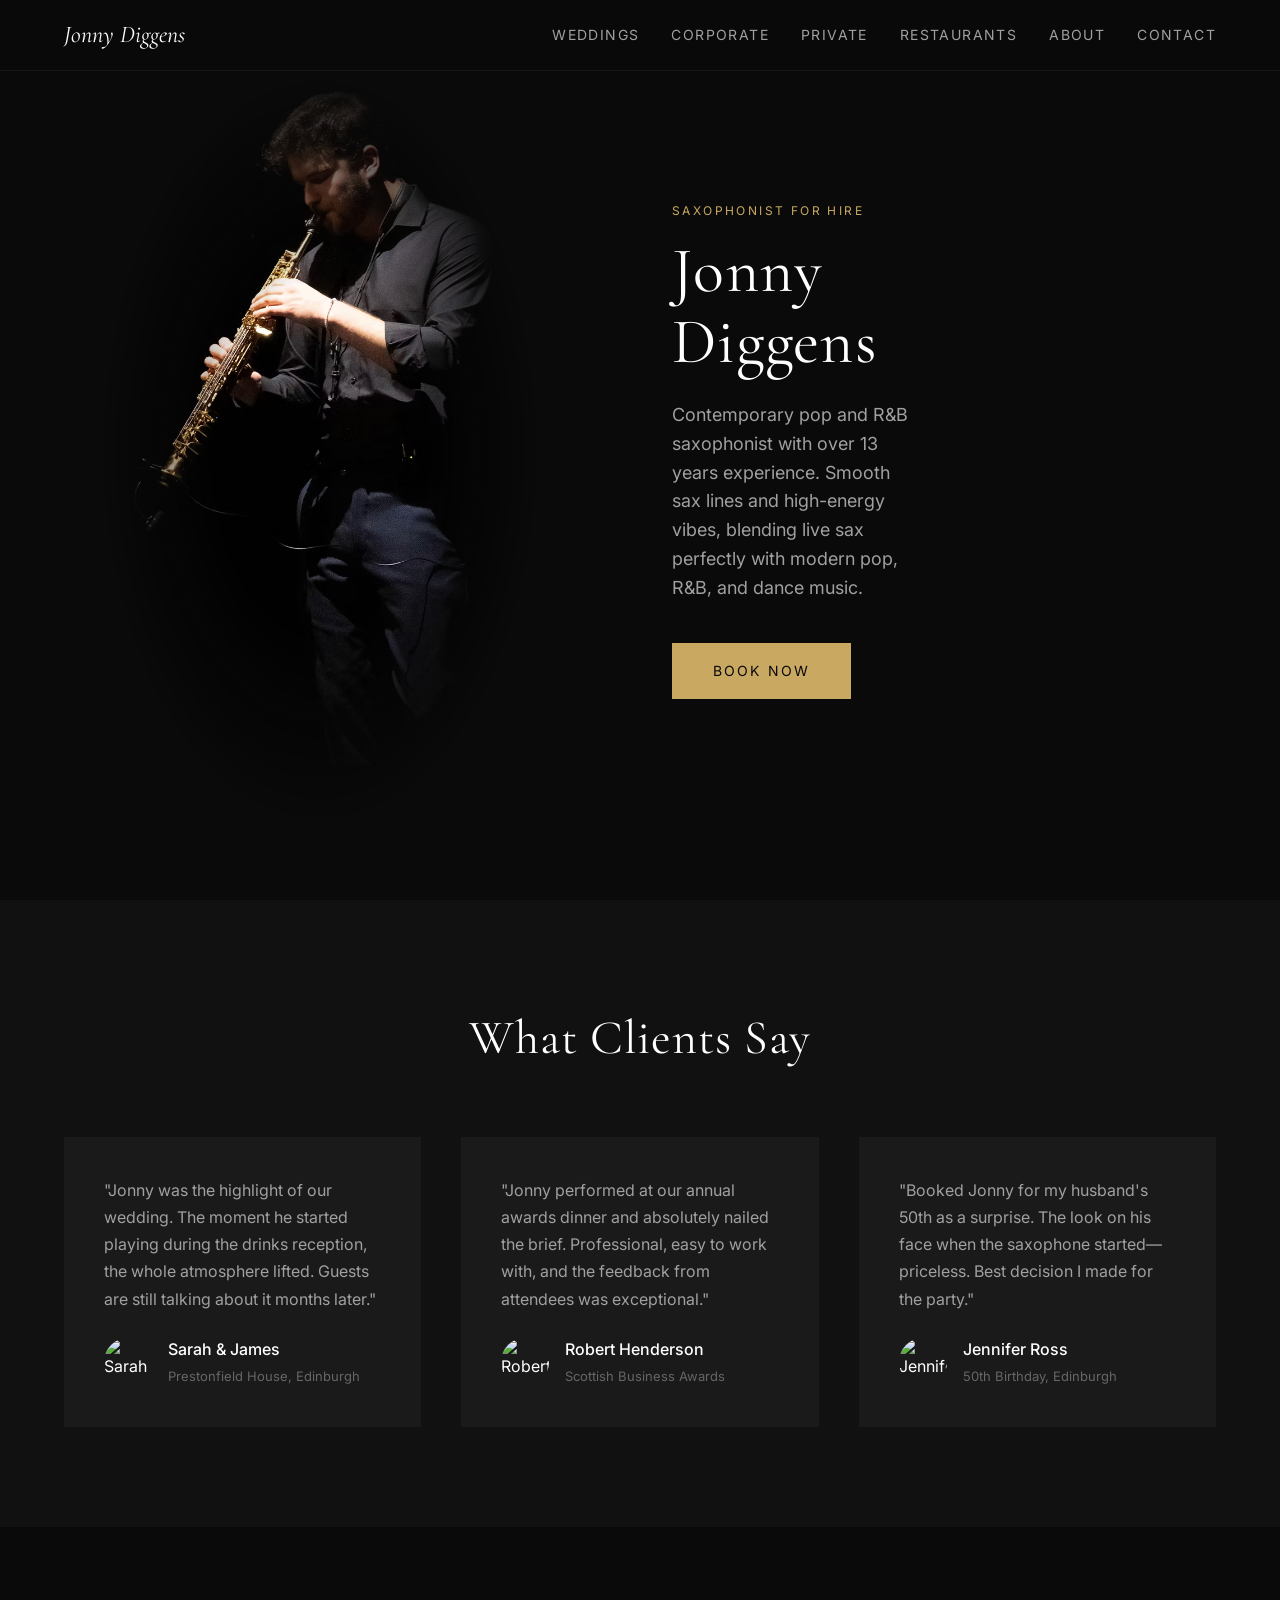
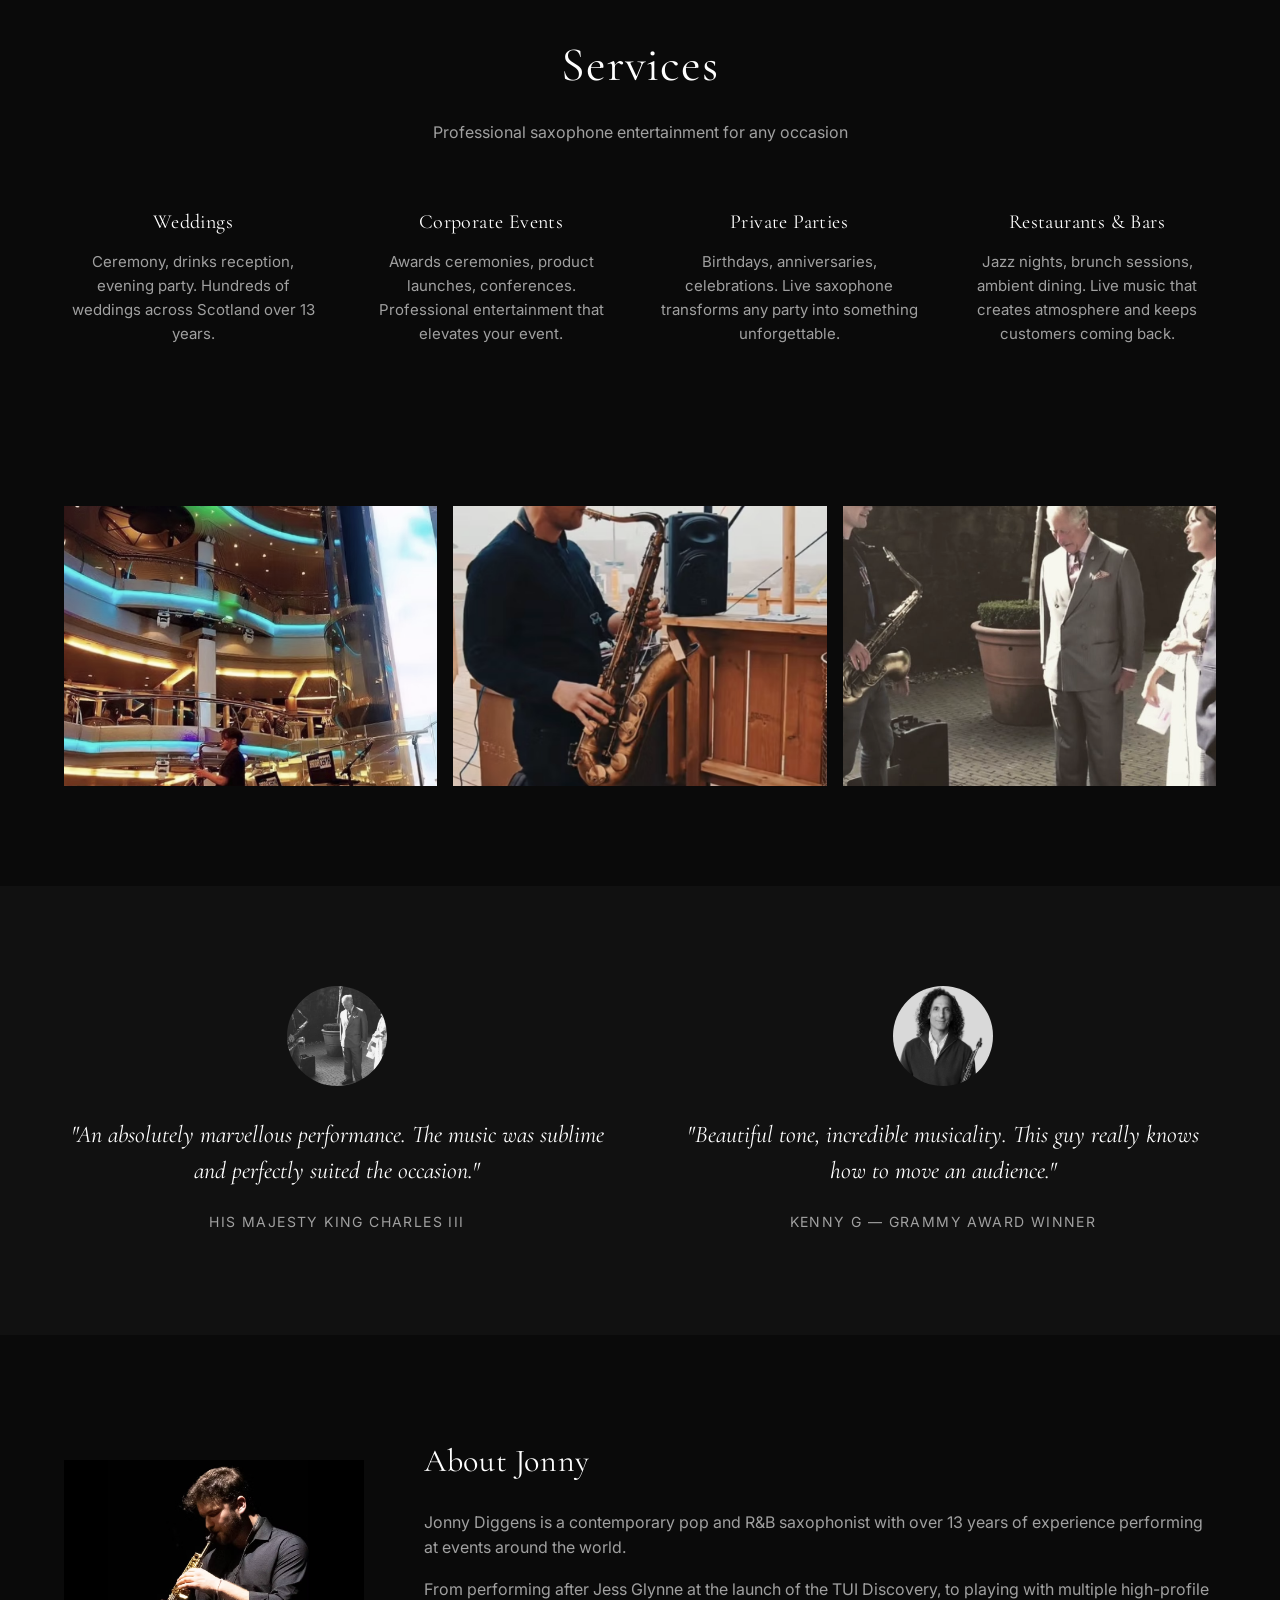
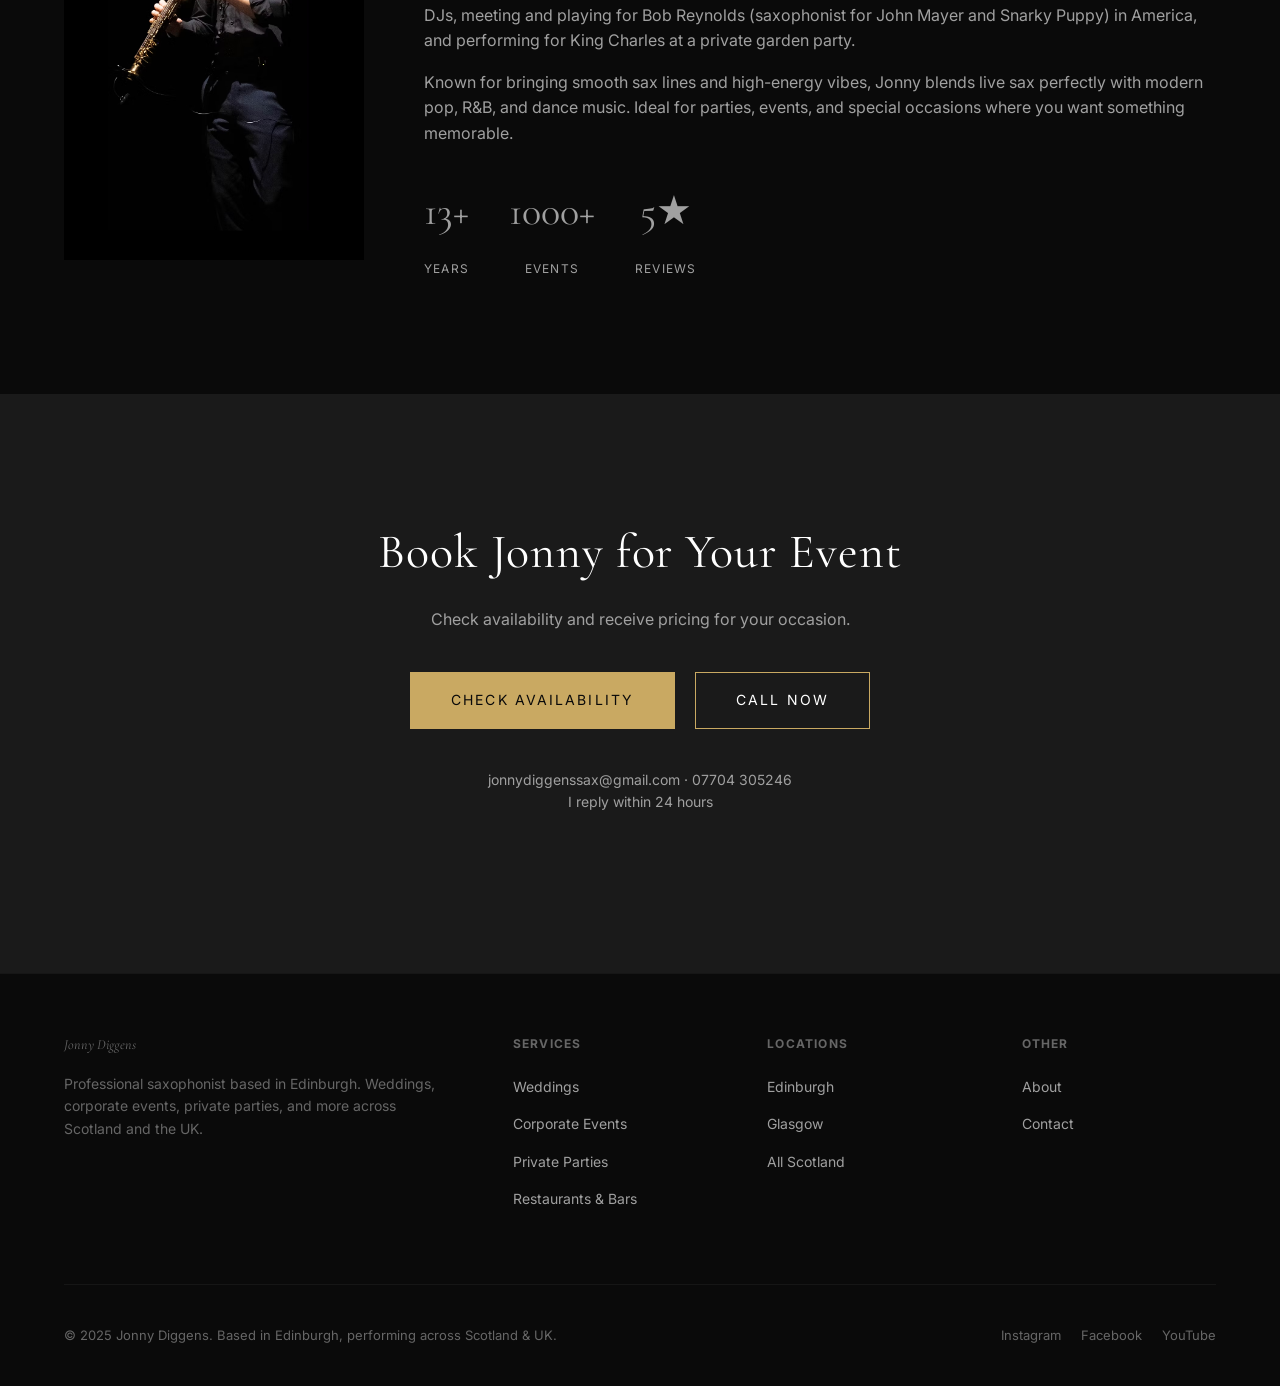
==== index.html @ ec302065 "Add index.html homepage + fix logo links to index" ====
<!DOCTYPE html>
<html lang="en-GB">
<head>
    <meta charset="UTF-8">
    <meta name="viewport" content="width=device-width, initial-scale=1.0">
    <title>Jonny Diggens | Saxophonist for Hire</title>
    <meta name="description" content="Contemporary pop and R&B saxophonist with 13 years experience. Weddings, corporate events, private parties. Based in Edinburgh, performing worldwide.">
    <link rel="preconnect" href="https://fonts.googleapis.com">
    <link rel="preconnect" href="https://fonts.gstatic.com" crossorigin>
    <link href="https://fonts.googleapis.com/css2?family=Cormorant+Garamond:ital,wght@0,400;0,600;1,400&family=Inter:wght@400;500&display=swap" rel="stylesheet">
    <link rel="stylesheet" href="styles.css">
</head>
<body>
    <nav>
        <div class="container">
            <a href="index.html" class="logo">Jonny Diggens</a>
            <ul class="nav-links">
                <li><a href="weddings.html">Weddings</a></li>
                <li><a href="corporate.html">Corporate</a></li>
                <li><a href="private.html">Private</a></li>
                <li><a href="restaurants.html">Restaurants</a></li>
                <li><a href="about.html">About</a></li>
                <li><a href="contact.html">Contact</a></li>
            </ul>
        </div>
    </nav>

    <section class="hero hero-portrait">
        <div class="hero-bg" style="background-image: url('https://images.unsplash.com/photo-1493225457124-a3eb161ffa5f?w=1920&q=80')"></div>
        <div class="hero-overlay"></div>
        <div class="hero-image">
            <img src="main-picture-black-background.png" alt="Jonny Diggens playing saxophone">
        </div>
        <div class="container">
            <div class="hero-content">
                <p class="hero-label">Saxophonist for Hire</p>
                <h1>Jonny Diggens</h1>
                <p class="hero-subtitle">Contemporary pop and R&B saxophonist with over 13 years experience. Smooth sax lines and high-energy vibes, blending live sax perfectly with modern pop, R&B, and dance music.</p>
                <a href="#contact" class="btn btn-primary">Book Now</a>
            </div>
        </div>
    </section>

    <section class="client-testimonials">
        <div class="container">
            <div class="section-header">
                <h2>What Clients Say</h2>
            </div>
            <div class="client-grid">
                <div class="client-quote">
                    <blockquote>"Jonny was the highlight of our wedding. The moment he started playing during the drinks reception, the whole atmosphere lifted. Guests are still talking about it months later."</blockquote>
                    <div class="client-info">
                        <img src="https://images.unsplash.com/photo-1494790108377-be9c29b29330?w=100&q=80" alt="Sarah">
                        <div>
                            <p class="client-name">Sarah & James</p>
                            <p class="client-event">Prestonfield House, Edinburgh</p>
                        </div>
                    </div>
                </div>
                <div class="client-quote">
                    <blockquote>"Jonny performed at our annual awards dinner and absolutely nailed the brief. Professional, easy to work with, and the feedback from attendees was exceptional."</blockquote>
                    <div class="client-info">
                        <img src="https://images.unsplash.com/photo-1560250097-0b93528c311a?w=100&q=80" alt="Robert">
                        <div>
                            <p class="client-name">Robert Henderson</p>
                            <p class="client-event">Scottish Business Awards</p>
                        </div>
                    </div>
                </div>
                <div class="client-quote">
                    <blockquote>"Booked Jonny for my husband's 50th as a surprise. The look on his face when the saxophone started—priceless. Best decision I made for the party."</blockquote>
                    <div class="client-info">
                        <img src="https://images.unsplash.com/photo-1544005313-94ddf0286df2?w=100&q=80" alt="Jennifer">
                        <div>
                            <p class="client-name">Jennifer Ross</p>
                            <p class="client-event">50th Birthday, Edinburgh</p>
                        </div>
                    </div>
                </div>
            </div>
        </div>
    </section>

    <section class="whats-included">
        <div class="container">
            <div class="section-header">
                <h2>Services</h2>
                <p>Professional saxophone entertainment for any occasion</p>
            </div>
            <div class="services-grid">
                <div class="service-item">
                    <h3><a href="weddings.html">Weddings</a></h3>
                    <p>Ceremony, drinks reception, evening party. Hundreds of weddings across Scotland over 13 years.</p>
                </div>
                <div class="service-item">
                    <h3><a href="corporate.html">Corporate Events</a></h3>
                    <p>Awards ceremonies, product launches, conferences. Professional entertainment that elevates your event.</p>
                </div>
                <div class="service-item">
                    <h3><a href="private.html">Private Parties</a></h3>
                    <p>Birthdays, anniversaries, celebrations. Live saxophone transforms any party into something unforgettable.</p>
                </div>
                <div class="service-item">
                    <h3><a href="restaurants.html">Restaurants & Bars</a></h3>
                    <p>Jazz nights, brunch sessions, ambient dining. Live music that creates atmosphere and keeps customers coming back.</p>
                </div>
            </div>
        </div>
    </section>

    <section class="gallery">
        <div class="container">
            <div class="gallery-grid">
                <img src="cruise-gig.png" alt="Jonny performing on cruise ship">
                <img src="terrace-gig.png" alt="Jonny performing at outdoor event">
                <img src="with-king-charles.png" alt="Jonny with King Charles">
            </div>
        </div>
    </section>

    <section class="headline-testimonials">
        <div class="container">
            <div class="testimonials-grid">
                <div class="headline-quote">
                    <img src="with-king-charles.png" alt="Jonny with King Charles III">
                    <blockquote>"An absolutely marvellous performance. The music was sublime and perfectly suited the occasion."</blockquote>
                    <cite>His Majesty King Charles III</cite>
                </div>
                <div class="headline-quote">
                    <img src="kenny-g.png" alt="Jonny with Kenny G">
                    <blockquote>"Beautiful tone, incredible musicality. This guy really knows how to move an audience."</blockquote>
                    <cite>Kenny G — Grammy Award Winner</cite>
                </div>
            </div>
        </div>
    </section>

    <section class="bio-section">
        <div class="container">
            <div class="bio-content">
                <div class="bio-image">
                    <img src="main-picture-black-background.png" alt="Jonny Diggens">
                </div>
                <div class="bio-text">
                    <h2>About Jonny</h2>
                    <p>Jonny Diggens is a contemporary pop and R&B saxophonist with over 13 years of experience performing at events around the world.</p>
                    <p>From performing after Jess Glynne at the launch of the TUI Discovery, to playing with multiple high-profile DJs, meeting and playing for Bob Reynolds (saxophonist for John Mayer and Snarky Puppy) in America, and performing for King Charles at a private garden party.</p>
                    <p>Known for bringing smooth sax lines and high-energy vibes, Jonny blends live sax perfectly with modern pop, R&B, and dance music. Ideal for parties, events, and special occasions where you want something memorable.</p>
                    <div class="bio-stats">
                        <div class="stat">
                            <p class="stat-number">13+</p>
                            <p class="stat-label">Years</p>
                        </div>
                        <div class="stat">
                            <p class="stat-number">1000+</p>
                            <p class="stat-label">Events</p>
                        </div>
                        <div class="stat">
                            <p class="stat-number">5★</p>
                            <p class="stat-label">Reviews</p>
                        </div>
                    </div>
                </div>
            </div>
        </div>
    </section>

    <section class="cta-section" id="contact">
        <div class="container">
            <h2>Book Jonny for Your Event</h2>
            <p>Check availability and receive pricing for your occasion.</p>
            <div class="cta-buttons">
                <a href="contact.html" class="btn btn-primary">Check Availability</a>
                <a href="tel:07704305246" class="btn">Call Now</a>
            </div>
            <p class="contact-info">
                <a href="mailto:jonnydiggenssax@gmail.com">jonnydiggenssax@gmail.com</a> · <a href="tel:07704305246">07704 305246</a><br>
                I reply within 24 hours
            </p>
        </div>
    </section>

    <footer>
        <div class="container">
            <div class="footer-grid">
                <div class="footer-brand">
                    <p class="logo">Jonny Diggens</p>
                    <p>Professional saxophonist based in Edinburgh. Weddings, corporate events, private parties, and more across Scotland and the UK.</p>
                </div>
                <div class="footer-col">
                    <h4>Services</h4>
                    <ul>
                        <li><a href="weddings.html">Weddings</a></li>
                        <li><a href="corporate.html">Corporate Events</a></li>
                        <li><a href="private.html">Private Parties</a></li>
                        <li><a href="restaurants.html">Restaurants & Bars</a></li>
                    </ul>
                </div>
                <div class="footer-col">
                    <h4>Locations</h4>
                    <ul>
                        <li><a href="edinburgh.html">Edinburgh</a></li>
                        <li><a href="glasgow.html">Glasgow</a></li>
                        <li><a href="scotland.html">All Scotland</a></li>
                    </ul>
                </div>
                <div class="footer-col">
                    <h4>Other</h4>
                    <ul>
                        <li><a href="about.html">About</a></li>
                        <li><a href="contact.html">Contact</a></li>
                    </ul>
                </div>
            </div>
            <div class="footer-bottom">
                <p>© 2025 Jonny Diggens. Based in Edinburgh, performing across Scotland & UK.</p>
                <div class="social-links">
                    <a href="#">Instagram</a>
                    <a href="#">Facebook</a>
                    <a href="#">YouTube</a>
                </div>
            </div>
        </div>
    </footer>
</body>
</html>
---- styles.css ----
* {
    margin: 0;
    padding: 0;
    box-sizing: border-box;
}

:root {
    --bg-primary: #0a0a0a;
    --bg-secondary: #111111;
    --bg-tertiary: #1a1a1a;
    --text-primary: #ffffff;
    --text-secondary: #a0a0a0;
    --text-muted: #666666;
    --accent: #c9a962;
    --accent-hover: #d4b978;
}

body {
    font-family: 'Inter', sans-serif;
    background-color: var(--bg-primary);
    color: var(--text-primary);
    line-height: 1.6;
    font-size: 16px;
}

h1, h2, h3 {
    font-family: 'Cormorant Garamond', serif;
    font-weight: 400;
    letter-spacing: 0.02em;
}

a {
    color: var(--accent);
    text-decoration: none;
}

a:hover {
    color: var(--accent-hover);
}

.container {
    max-width: 1200px;
    margin: 0 auto;
    padding: 0 24px;
}

/* Navigation */
nav {
    position: fixed;
    top: 0;
    left: 0;
    right: 0;
    z-index: 100;
    background: rgba(10, 10, 10, 0.95);
    backdrop-filter: blur(10px);
    border-bottom: 1px solid rgba(255,255,255,0.05);
}

nav .container {
    display: flex;
    justify-content: space-between;
    align-items: center;
    height: 70px;
}

.logo {
    font-family: 'Cormorant Garamond', serif;
    font-size: 1.5rem;
    color: var(--text-primary);
    font-style: italic;
}

.nav-links {
    display: flex;
    gap: 32px;
    list-style: none;
}

.nav-links a {
    color: var(--text-secondary);
    font-size: 0.875rem;
    text-transform: uppercase;
    letter-spacing: 0.1em;
    transition: color 0.2s;
}

.nav-links a:hover,
.nav-links a.active {
    color: var(--text-primary);
}

/* Hero */
.hero {
    min-height: 100vh;
    display: flex;
    align-items: center;
    position: relative;
    overflow: hidden;
}

.hero-bg {
    position: absolute;
    inset: 0;
    background-position: center;
    background-size: cover;
    opacity: 0.3;
}

.hero-overlay {
    position: absolute;
    inset: 0;
    background: linear-gradient(to right, var(--bg-primary) 0%, transparent 60%);
}

.hero-content {
    position: relative;
    z-index: 1;
    max-width: 650px;
}

.hero-label {
    font-size: 0.75rem;
    text-transform: uppercase;
    letter-spacing: 0.2em;
    color: var(--accent);
    margin-bottom: 16px;
}

.hero h1 {
    font-size: clamp(2.5rem, 5vw, 4rem);
    line-height: 1.1;
    margin-bottom: 24px;
}

.hero-subtitle {
    font-size: 1.125rem;
    color: var(--text-secondary);
    margin-bottom: 40px;
    max-width: 500px;
}

.hero-portrait {
    display: flex;
    align-items: center;
}

.hero-portrait .hero-bg {
    opacity: 0.15;
}

.hero-portrait .hero-overlay {
    background: linear-gradient(to right, var(--bg-primary) 0%, var(--bg-primary) 30%, transparent 60%);
}

.hero-portrait .hero-image {
    position: absolute;
    left: 0;
    top: 0;
    bottom: 0;
    width: 50%;
    display: flex;
    align-items: center;
    justify-content: center;
    z-index: 1;
}

.hero-portrait .hero-image img {
    max-height: 90vh;
    width: auto;
    object-fit: contain;
    mask-image: radial-gradient(ellipse 60% 70% at center, black 30%, transparent 65%);
    -webkit-mask-image: radial-gradient(ellipse 60% 70% at center, black 30%, transparent 65%);
}

.hero-portrait .hero-content {
    margin-left: auto;
    width: 55%;
    padding-left: 60px;
}

@media (max-width: 1024px) {
    .hero-portrait .hero-image {
        position: relative;
        width: 100%;
        height: 50vh;
    }
    .hero-portrait .hero-content {
        width: 100%;
        margin-left: 0;
        padding-left: 0;
        text-align: center;
    }
    .hero-portrait {
        flex-direction: column;
        min-height: auto;
        padding-top: 100px;
    }
    .hero-portrait .hero-overlay {
        background: linear-gradient(to bottom, var(--bg-primary) 0%, transparent 100%);
    }
}

/* Buttons */
.btn {
    display: inline-block;
    padding: 16px 40px;
    font-size: 0.875rem;
    text-transform: uppercase;
    letter-spacing: 0.15em;
    border: 1px solid var(--accent);
    color: var(--text-primary);
    background: transparent;
    cursor: pointer;
    transition: all 0.3s;
}

.btn:hover {
    background: var(--accent);
    color: var(--bg-primary);
}

.btn-primary {
    background: var(--accent);
    color: var(--bg-primary);
}

.btn-primary:hover {
    background: var(--accent-hover);
}

/* Headline Testimonials */
.headline-testimonials {
    padding: 100px 0;
    background: var(--bg-secondary);
}

.testimonials-grid {
    display: grid;
    grid-template-columns: repeat(2, 1fr);
    gap: 60px;
}

.headline-quote {
    text-align: center;
}

.headline-quote img {
    width: 100px;
    height: 100px;
    border-radius: 50%;
    object-fit: cover;
    margin-bottom: 24px;
    filter: grayscale(100%);
}

.headline-quote blockquote {
    font-family: 'Cormorant Garamond', serif;
    font-size: 1.5rem;
    font-style: italic;
    margin-bottom: 20px;
    line-height: 1.5;
}

.headline-quote cite {
    font-style: normal;
    color: var(--text-secondary);
    font-size: 0.875rem;
    text-transform: uppercase;
    letter-spacing: 0.1em;
}

/* What's Included / Services Grid */
.whats-included {
    padding: 100px 0;
}

.section-header {
    text-align: center;
    margin-bottom: 60px;
}

.section-header h2 {
    font-size: clamp(2rem, 4vw, 3rem);
    margin-bottom: 16px;
}

.section-header p {
    color: var(--text-secondary);
    max-width: 600px;
    margin: 0 auto;
}

.services-grid {
    display: grid;
    grid-template-columns: repeat(4, 1fr);
    gap: 40px;
}

.service-item {
    text-align: center;
}

.service-item h3 {
    font-size: 1.25rem;
    margin-bottom: 12px;
}

.service-item h3 a {
    color: var(--text-primary);
}

.service-item h3 a:hover {
    color: var(--accent);
}

.service-item p {
    color: var(--text-secondary);
    font-size: 0.9375rem;
}

/* Feature Section */
.feature-section {
    padding: 100px 0;
    background: var(--bg-secondary);
}

.feature-content {
    display: grid;
    grid-template-columns: 1fr 1fr;
    gap: 80px;
    align-items: center;
}

.feature-reverse .feature-content {
    direction: rtl;
}

.feature-reverse .feature-content > * {
    direction: ltr;
}

.feature-text h2 {
    font-size: 2rem;
    margin-bottom: 8px;
}

.feature-highlight {
    color: var(--accent);
    font-size: 1.125rem;
    margin-bottom: 20px;
}

.feature-text p {
    color: var(--text-secondary);
    margin-bottom: 24px;
}

.feature-list {
    list-style: none;
}

.feature-list li {
    color: var(--text-secondary);
    padding: 8px 0;
    padding-left: 24px;
    position: relative;
}

.feature-list li::before {
    content: '—';
    position: absolute;
    left: 0;
    color: var(--accent);
}

.feature-image img {
    width: 100%;
    aspect-ratio: 4/3;
    object-fit: cover;
}

/* Gallery */
.gallery {
    padding: 60px 0 100px;
}

.gallery-grid {
    display: grid;
    grid-template-columns: repeat(3, 1fr);
    gap: 16px;
}

.gallery-grid img {
    width: 100%;
    aspect-ratio: 4/3;
    object-fit: cover;
    filter: grayscale(30%);
    transition: filter 0.3s;
}

.gallery-grid img:hover {
    filter: grayscale(0%);
}

/* Client Testimonials */
.client-testimonials {
    padding: 100px 0;
    background: var(--bg-secondary);
}

.client-grid {
    display: grid;
    grid-template-columns: repeat(3, 1fr);
    gap: 40px;
}

.client-quote {
    background: var(--bg-tertiary);
    padding: 40px;
}

.client-quote blockquote {
    font-size: 1rem;
    margin-bottom: 24px;
    color: var(--text-secondary);
    line-height: 1.7;
}

.client-info {
    display: flex;
    align-items: center;
    gap: 16px;
}

.client-info img {
    width: 48px;
    height: 48px;
    border-radius: 50%;
    object-fit: cover;
}

.client-name {
    font-weight: 500;
    margin-bottom: 4px;
}

.client-event {
    font-size: 0.8125rem;
    color: var(--text-muted);
}

/* Venues Section */
.venues-section,
.areas-section {
    padding: 80px 0;
}

.venues-list,
.areas-list {
    display: flex;
    flex-wrap: wrap;
    justify-content: center;
    gap: 16px 32px;
}

.venues-list span,
.areas-list span {
    color: var(--text-secondary);
    font-size: 1rem;
}

/* Bio Section */
.bio-section {
    padding: 100px 0;
}

.bio-content {
    display: grid;
    grid-template-columns: 300px 1fr;
    gap: 60px;
    align-items: center;
}

.bio-image img {
    width: 100%;
    aspect-ratio: 3/4;
    object-fit: cover;
}

.bio-text h2 {
    font-size: 2rem;
    margin-bottom: 24px;
}

.bio-text p {
    color: var(--text-secondary);
    margin-bottom: 16px;
}

.bio-stats {
    display: flex;
    gap: 40px;
    margin-top: 32px;
}

.stat {
    text-align: center;
}

.stat-number {
    font-family: 'Cormorant Garamond', serif;
    font-size: 2.5rem;
    color: var(--accent);
}

.stat-label {
    font-size: 0.75rem;
    text-transform: uppercase;
    letter-spacing: 0.1em;
    color: var(--text-muted);
}

/* FAQ Section */
.faq-section {
    padding: 100px 0;
    background: var(--bg-secondary);
}

.faq-list {
    max-width: 800px;
    margin: 0 auto;
}

.faq-item {
    border-bottom: 1px solid rgba(255,255,255,0.1);
    padding: 32px 0;
}

.faq-item h3 {
    font-size: 1.25rem;
    margin-bottom: 16px;
}

.faq-item p {
    color: var(--text-secondary);
}

/* CTA Section */
.cta-section {
    padding: 120px 0;
    text-align: center;
    background: var(--bg-tertiary);
}

.cta-section h2 {
    font-size: clamp(2rem, 4vw, 3rem);
    margin-bottom: 16px;
}

.cta-section p {
    color: var(--text-secondary);
    margin-bottom: 40px;
    max-width: 500px;
    margin-left: auto;
    margin-right: auto;
}

.cta-buttons {
    display: flex;
    gap: 20px;
    justify-content: center;
    flex-wrap: wrap;
}

.contact-info {
    margin-top: 40px;
    color: var(--text-muted);
    font-size: 0.875rem;
}

.contact-info a {
    color: var(--text-secondary);
}

/* Footer */
footer {
    padding: 60px 0 40px;
    border-top: 1px solid rgba(255,255,255,0.05);
}

.footer-grid {
    display: grid;
    grid-template-columns: 2fr 1fr 1fr 1fr;
    gap: 60px;
    margin-bottom: 60px;
}

.footer-brand .logo {
    margin-bottom: 16px;
}

.footer-brand p {
    color: var(--text-muted);
    font-size: 0.875rem;
}

.footer-col h4 {
    font-family: 'Inter', sans-serif;
    font-size: 0.75rem;
    text-transform: uppercase;
    letter-spacing: 0.1em;
    color: var(--text-muted);
    margin-bottom: 20px;
}

.footer-col ul {
    list-style: none;
}

.footer-col li {
    margin-bottom: 12px;
}

.footer-col a {
    color: var(--text-secondary);
    font-size: 0.875rem;
    transition: color 0.2s;
}

.footer-col a:hover {
    color: var(--text-primary);
}

.footer-bottom {
    display: flex;
    justify-content: space-between;
    align-items: center;
    padding-top: 40px;
    border-top: 1px solid rgba(255,255,255,0.05);
    font-size: 0.8125rem;
    color: var(--text-muted);
}

.social-links {
    display: flex;
    gap: 20px;
}

.social-links a {
    color: var(--text-muted);
}

.social-links a:hover {
    color: var(--text-primary);
}

/* Responsive */
@media (max-width: 1024px) {
    .services-grid {
        grid-template-columns: repeat(2, 1fr);
    }

    .feature-content {
        grid-template-columns: 1fr;
        gap: 40px;
    }

    .feature-reverse .feature-content {
        direction: ltr;
    }

    .footer-grid {
        grid-template-columns: repeat(2, 1fr);
    }
}

@media (max-width: 768px) {
    .nav-links {
        display: none;
    }

    .testimonials-grid {
        grid-template-columns: 1fr;
        gap: 40px;
    }

    .services-grid {
        grid-template-columns: 1fr;
        gap: 32px;
    }

    .gallery-grid {
        grid-template-columns: 1fr;
    }

    .client-grid {
        grid-template-columns: 1fr;
    }

    .bio-content {
        grid-template-columns: 1fr;
        text-align: center;
    }

    .bio-image {
        max-width: 280px;
        margin: 0 auto;
    }

    .bio-stats {
        justify-content: center;
    }

    .footer-grid {
        grid-template-columns: 1fr;
        gap: 40px;
    }

    .footer-bottom {
        flex-direction: column;
        gap: 20px;
        text-align: center;
    }
}
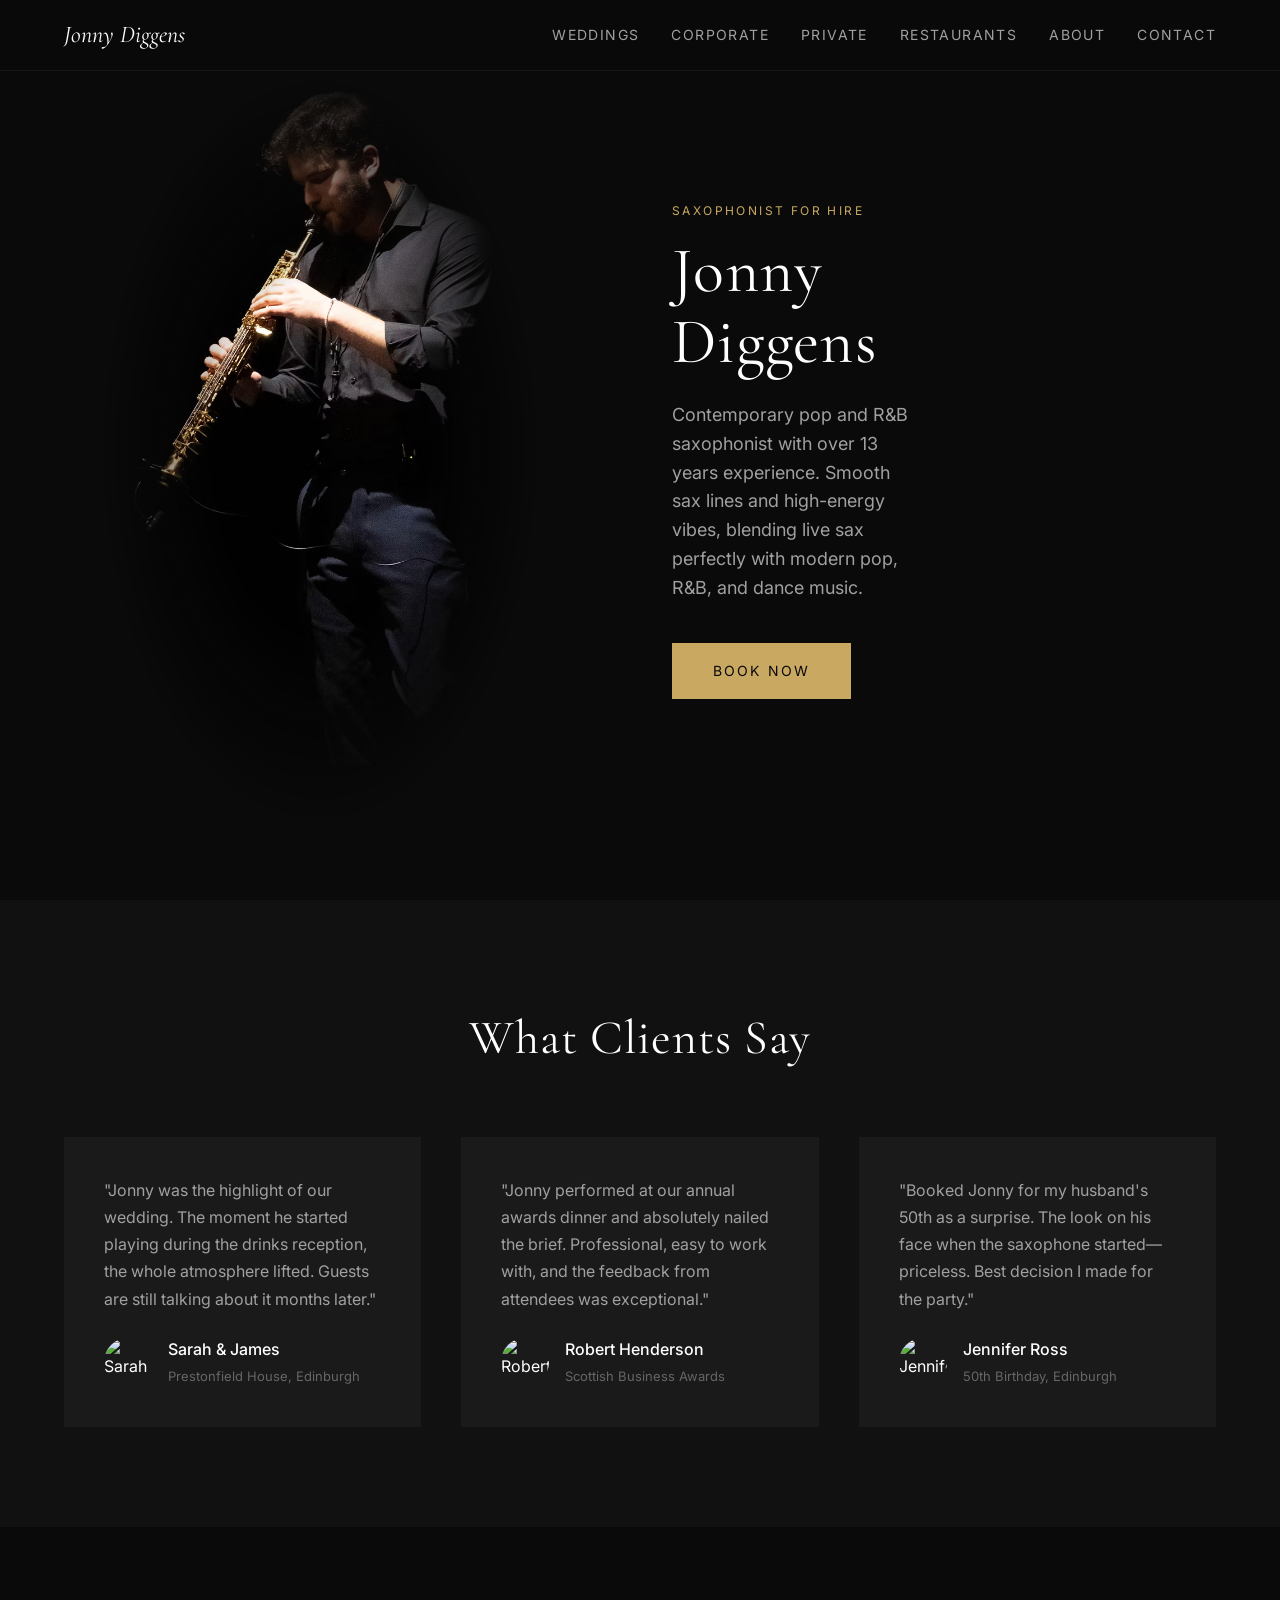
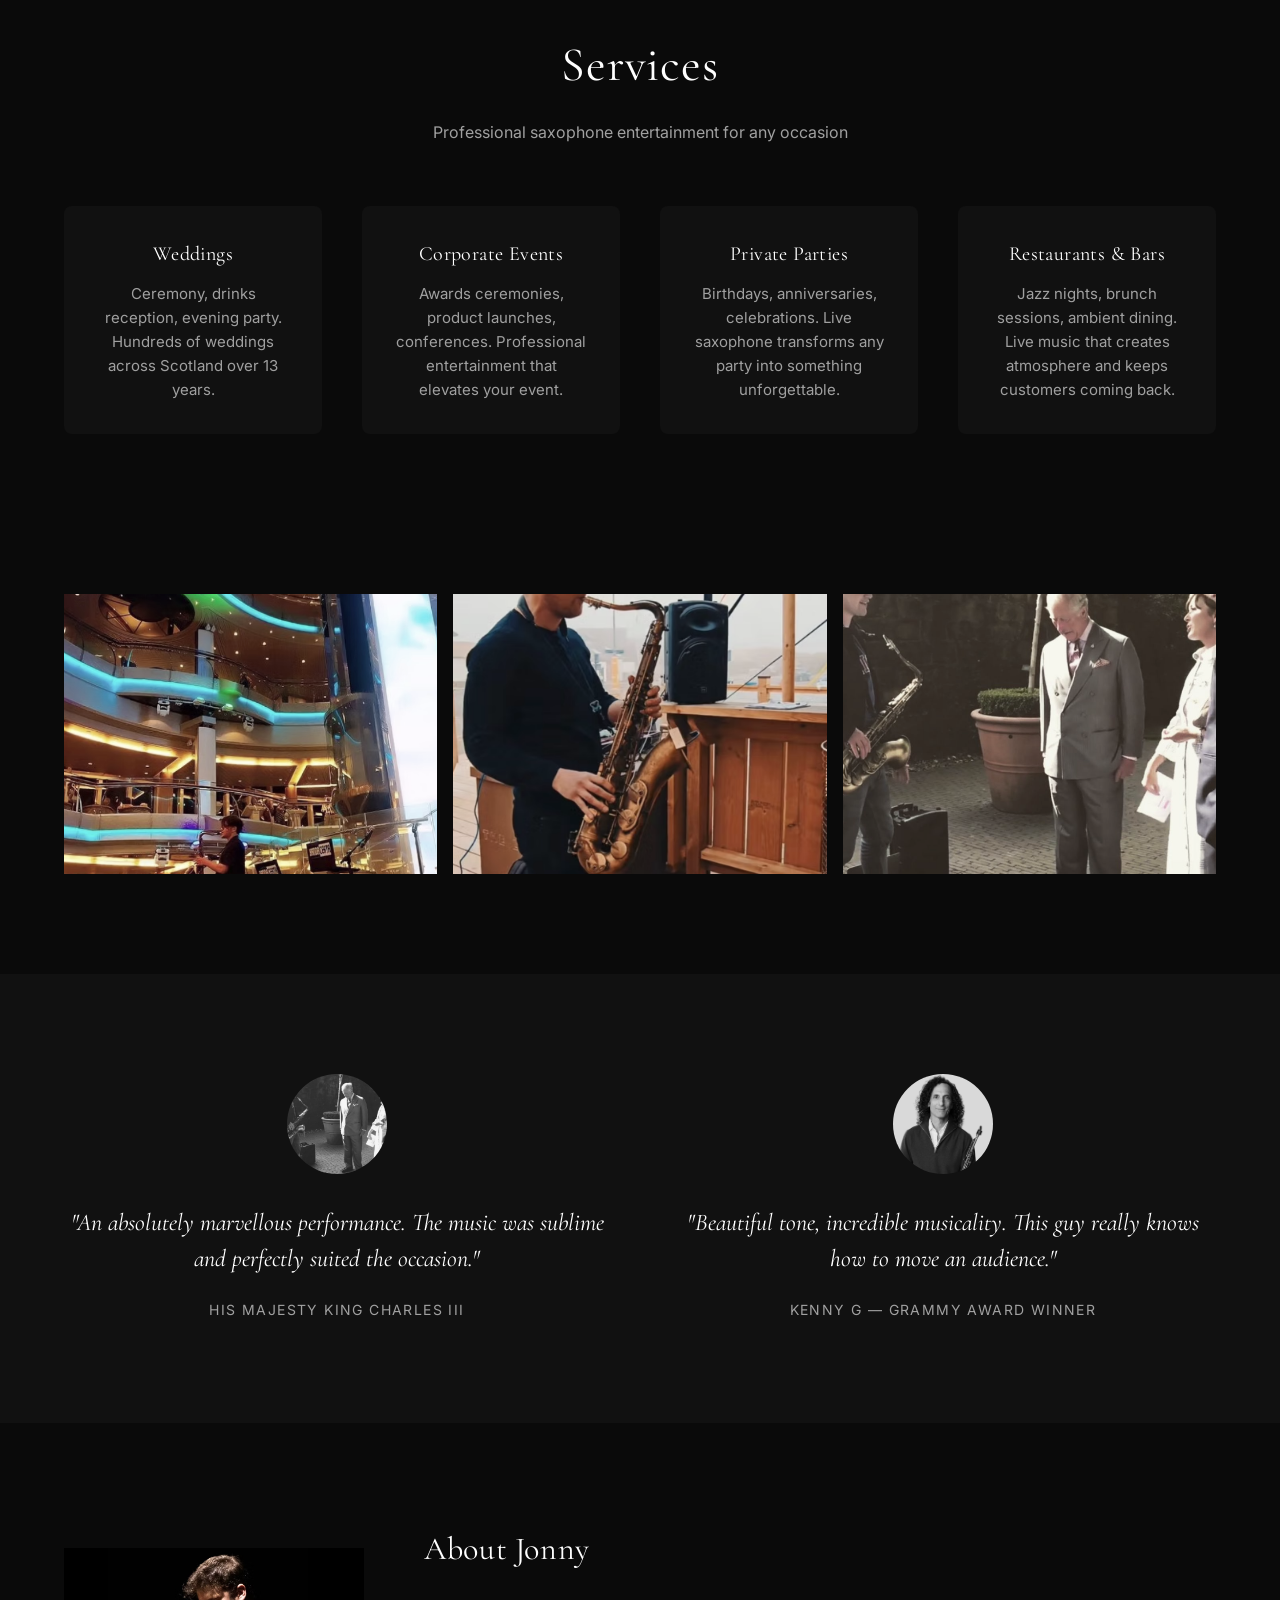
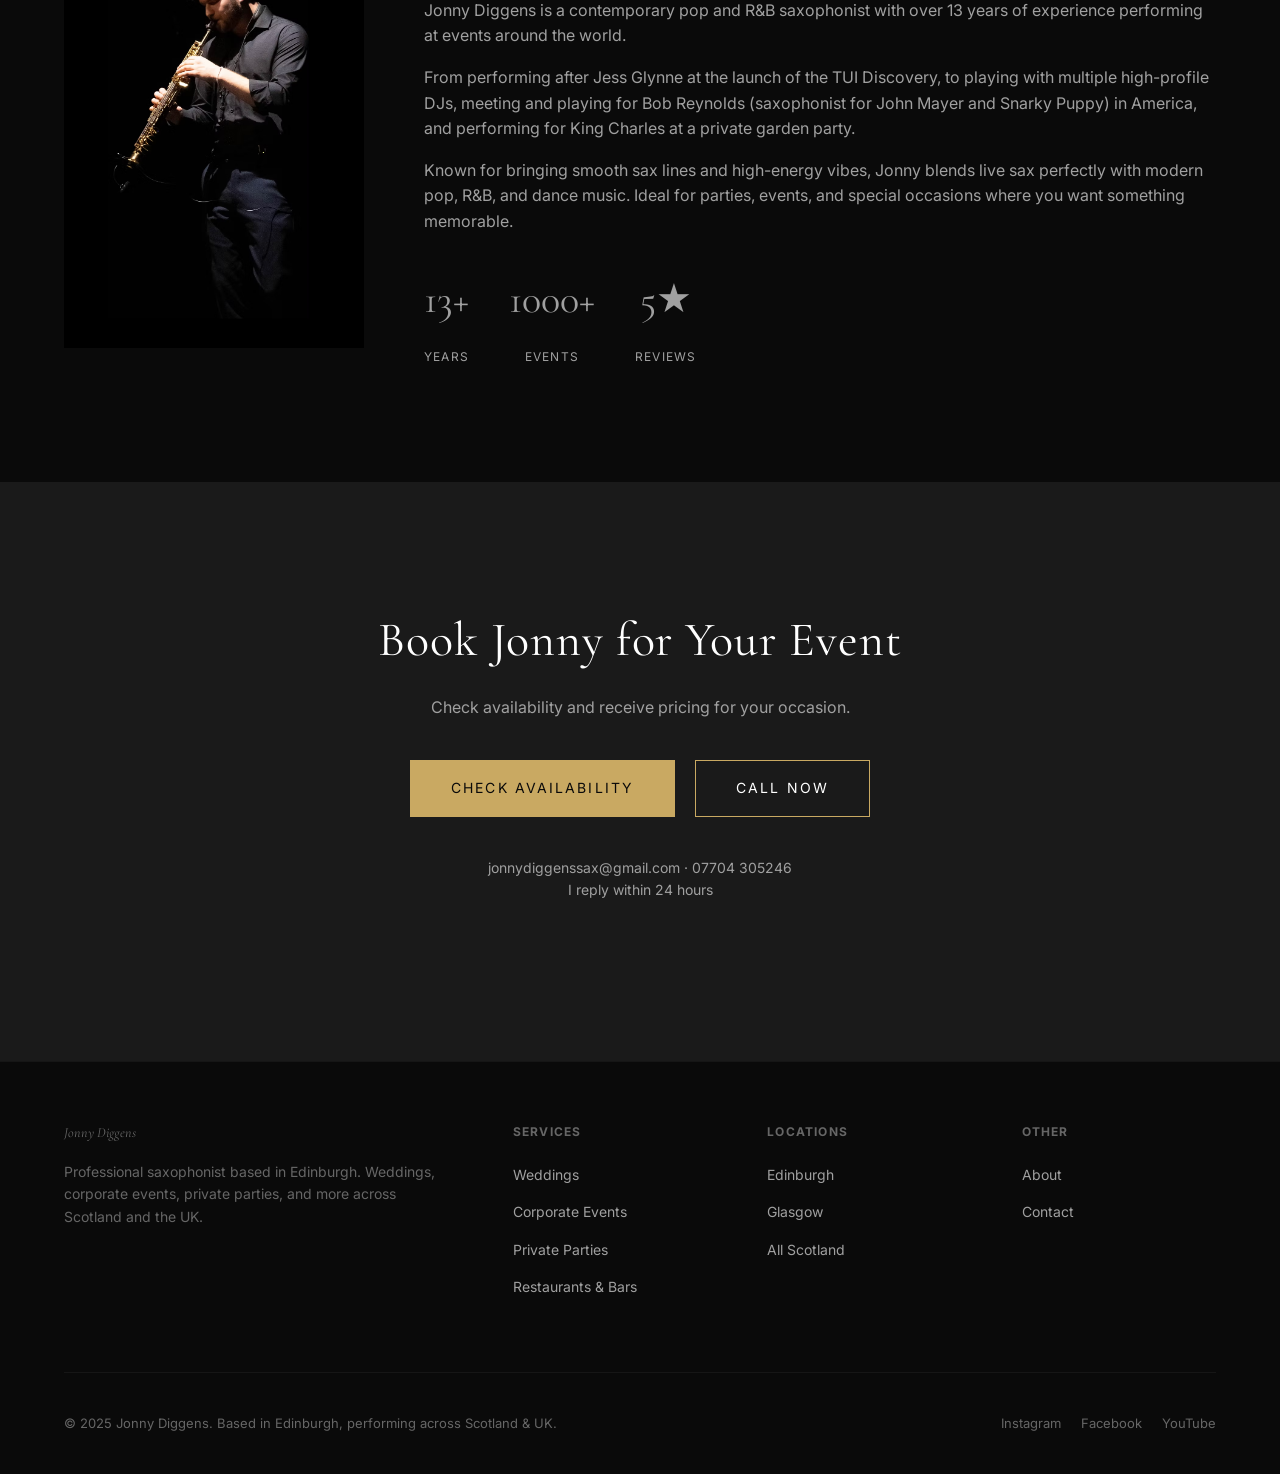
==== commit eacd6b75: "Add about page + make service tiles fully clickable with hover" ====
--- a/index.html
+++ b/index.html
@@ -26,8 +26,6 @@
     </nav>
 
     <section class="hero hero-portrait">
-        <div class="hero-bg" style="background-image: url('https://images.unsplash.com/photo-1493225457124-a3eb161ffa5f?w=1920&q=80')"></div>
-        <div class="hero-overlay"></div>
         <div class="hero-image">
             <img src="main-picture-black-background.png" alt="Jonny Diggens playing saxophone">
         </div>
@@ -88,22 +86,22 @@
                 <p>Professional saxophone entertainment for any occasion</p>
             </div>
             <div class="services-grid">
-                <div class="service-item">
-                    <h3><a href="weddings.html">Weddings</a></h3>
+                <a href="weddings.html" class="service-item">
+                    <h3>Weddings</h3>
                     <p>Ceremony, drinks reception, evening party. Hundreds of weddings across Scotland over 13 years.</p>
-                </div>
-                <div class="service-item">
-                    <h3><a href="corporate.html">Corporate Events</a></h3>
+                </a>
+                <a href="corporate.html" class="service-item">
+                    <h3>Corporate Events</h3>
                     <p>Awards ceremonies, product launches, conferences. Professional entertainment that elevates your event.</p>
-                </div>
-                <div class="service-item">
-                    <h3><a href="private.html">Private Parties</a></h3>
+                </a>
+                <a href="private.html" class="service-item">
+                    <h3>Private Parties</h3>
                     <p>Birthdays, anniversaries, celebrations. Live saxophone transforms any party into something unforgettable.</p>
-                </div>
-                <div class="service-item">
-                    <h3><a href="restaurants.html">Restaurants & Bars</a></h3>
+                </a>
+                <a href="restaurants.html" class="service-item">
+                    <h3>Restaurants & Bars</h3>
                     <p>Jazz nights, brunch sessions, ambient dining. Live music that creates atmosphere and keeps customers coming back.</p>
-                </div>
+                </a>
             </div>
         </div>
     </section>
--- a/styles.css
+++ b/styles.css
@@ -318,6 +318,28 @@
     font-size: 0.9375rem;
 }
 
+a.service-item {
+    display: block;
+    text-decoration: none;
+    background: var(--bg-secondary);
+    padding: 32px;
+    border-radius: 8px;
+    transition: transform 0.2s ease, background 0.2s ease;
+}
+
+a.service-item:hover {
+    transform: translateY(-4px);
+    background: var(--bg-tertiary);
+}
+
+a.service-item h3 {
+    color: var(--text-primary);
+}
+
+a.service-item p {
+    color: var(--text-secondary);
+}
+
 /* Feature Section */
 .feature-section {
     padding: 100px 0;
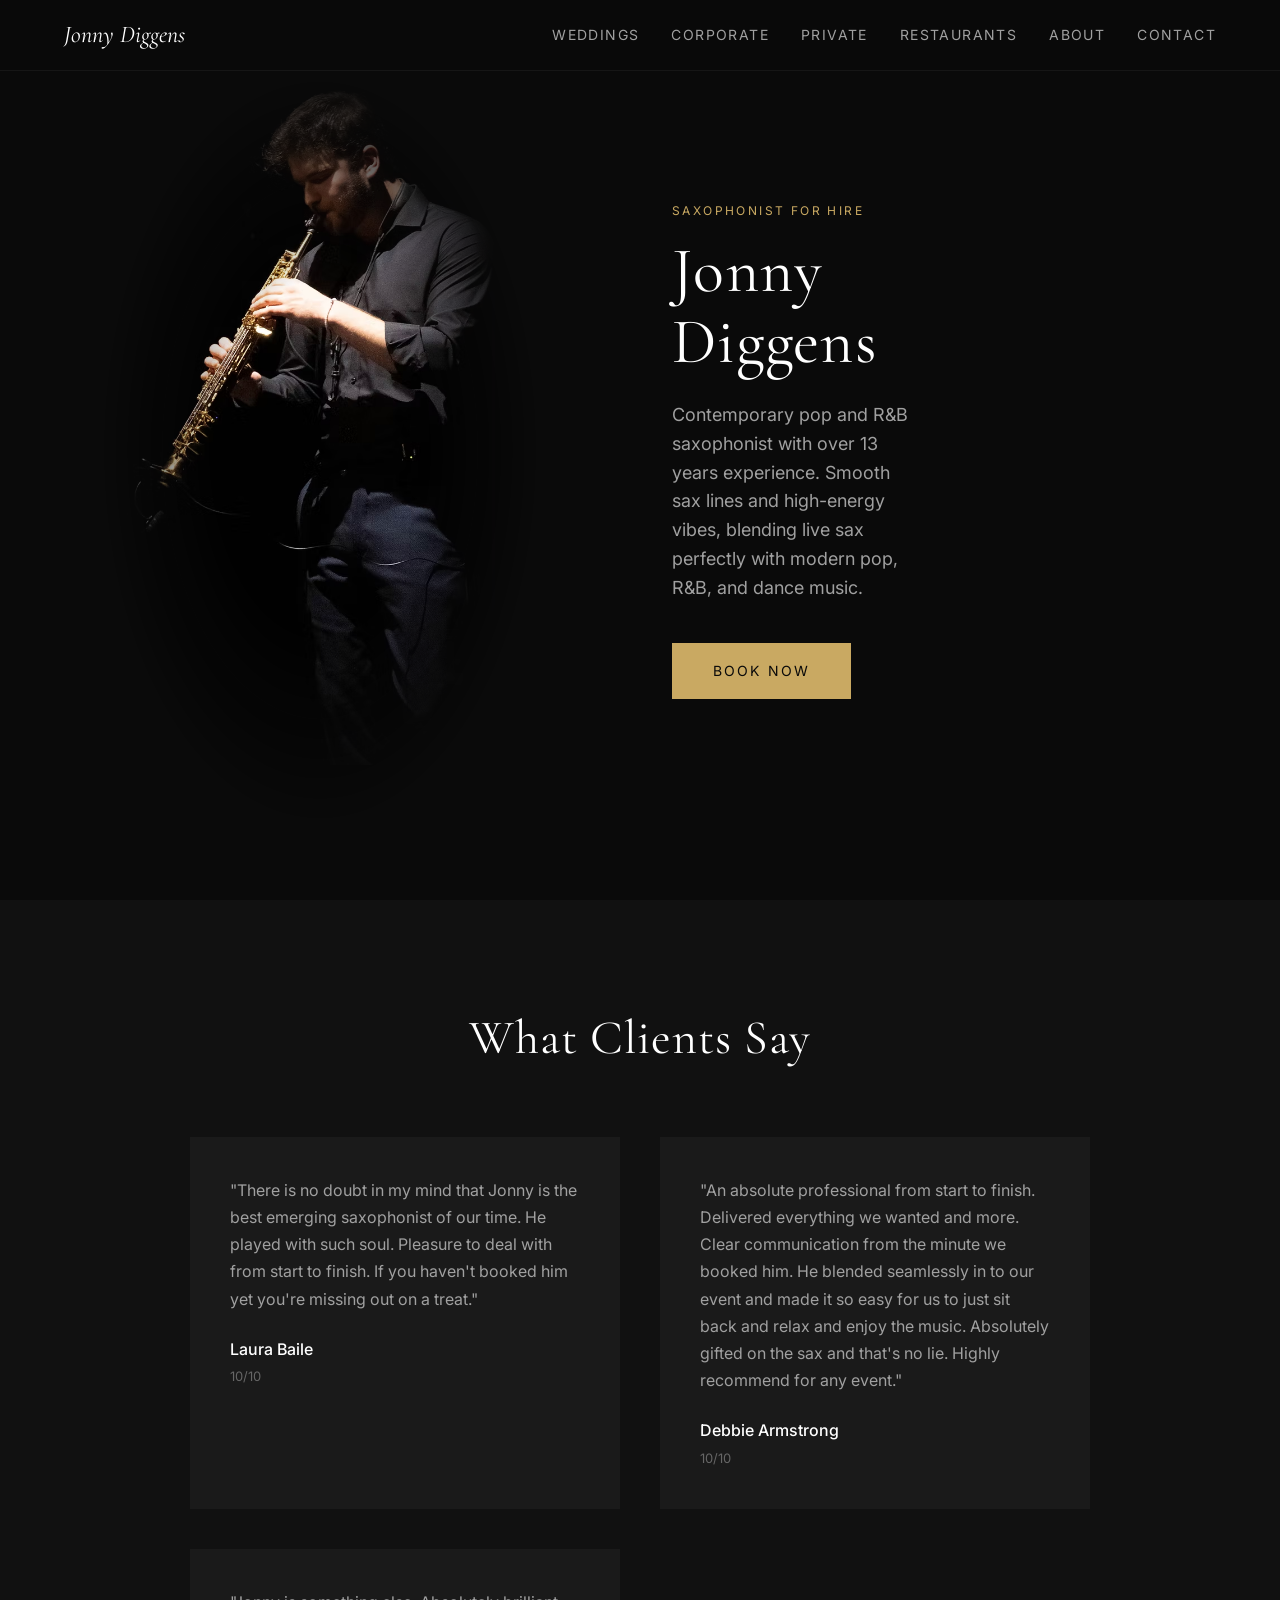
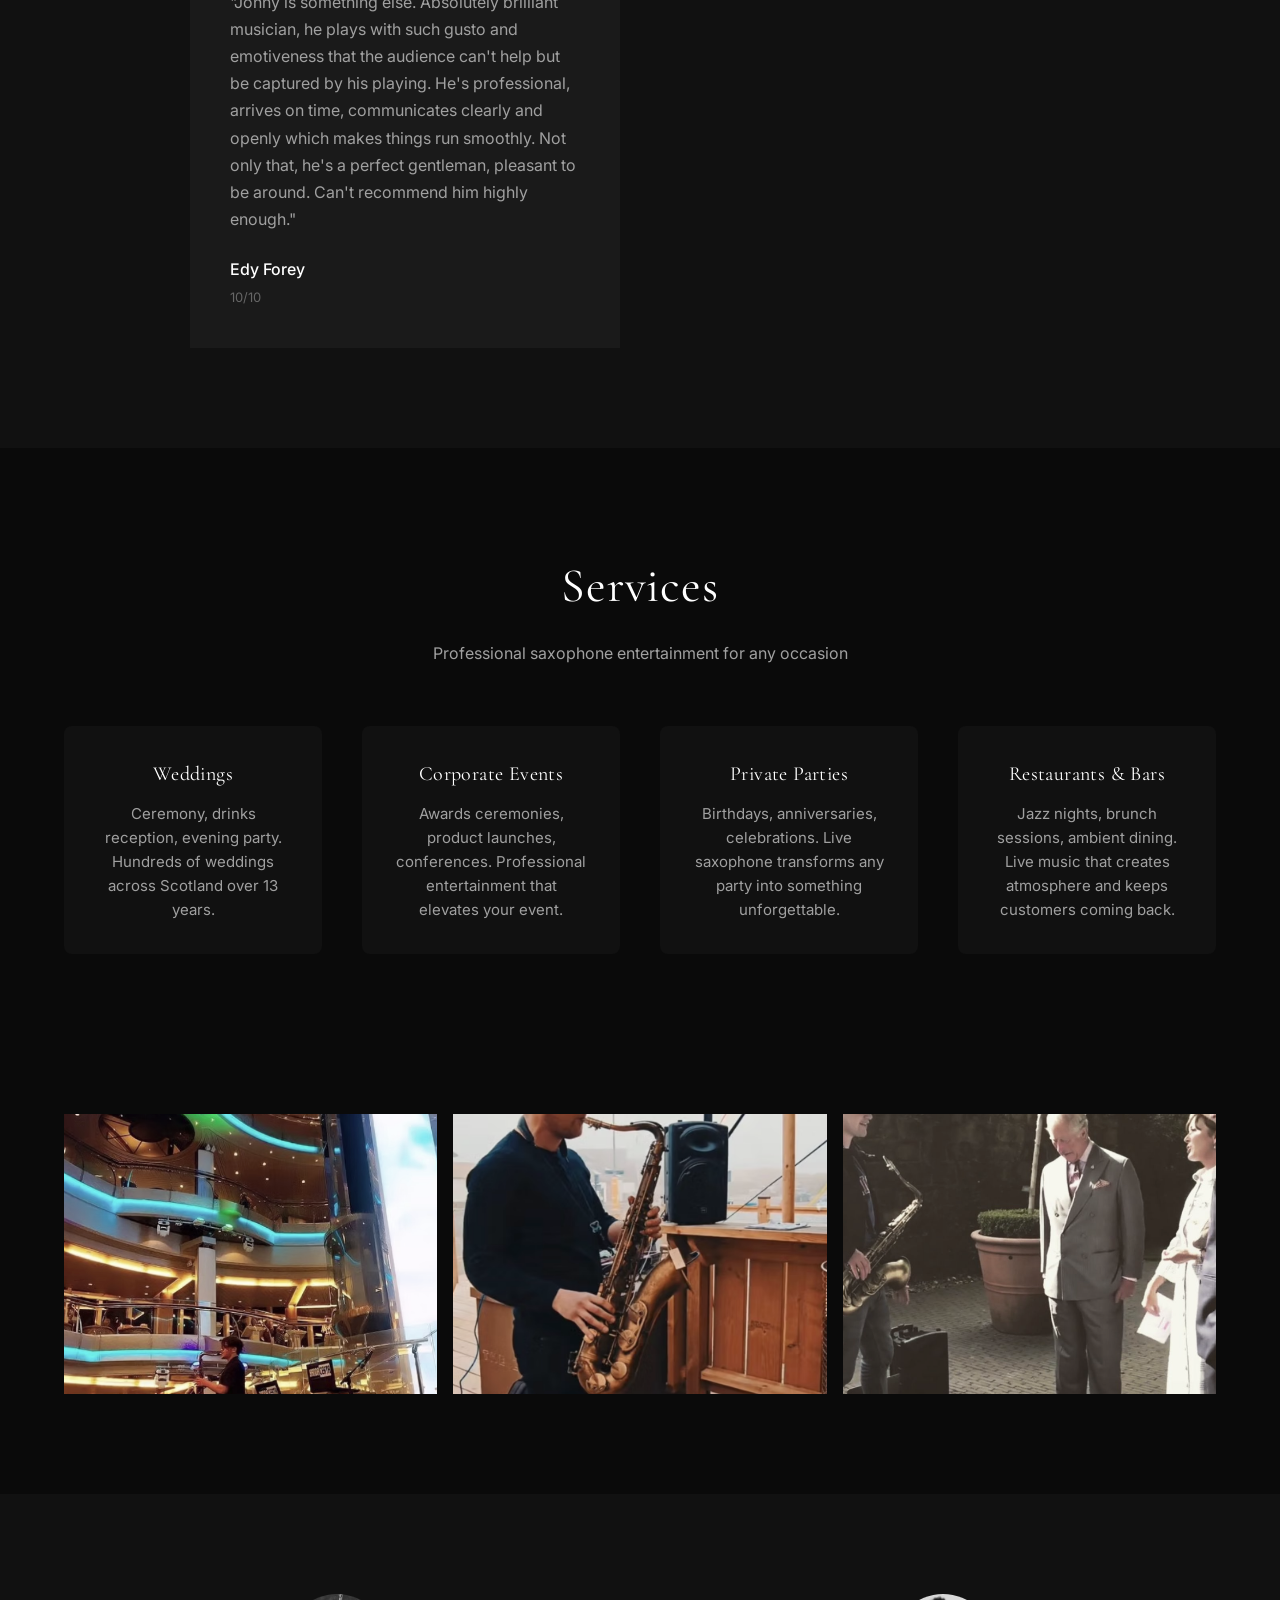
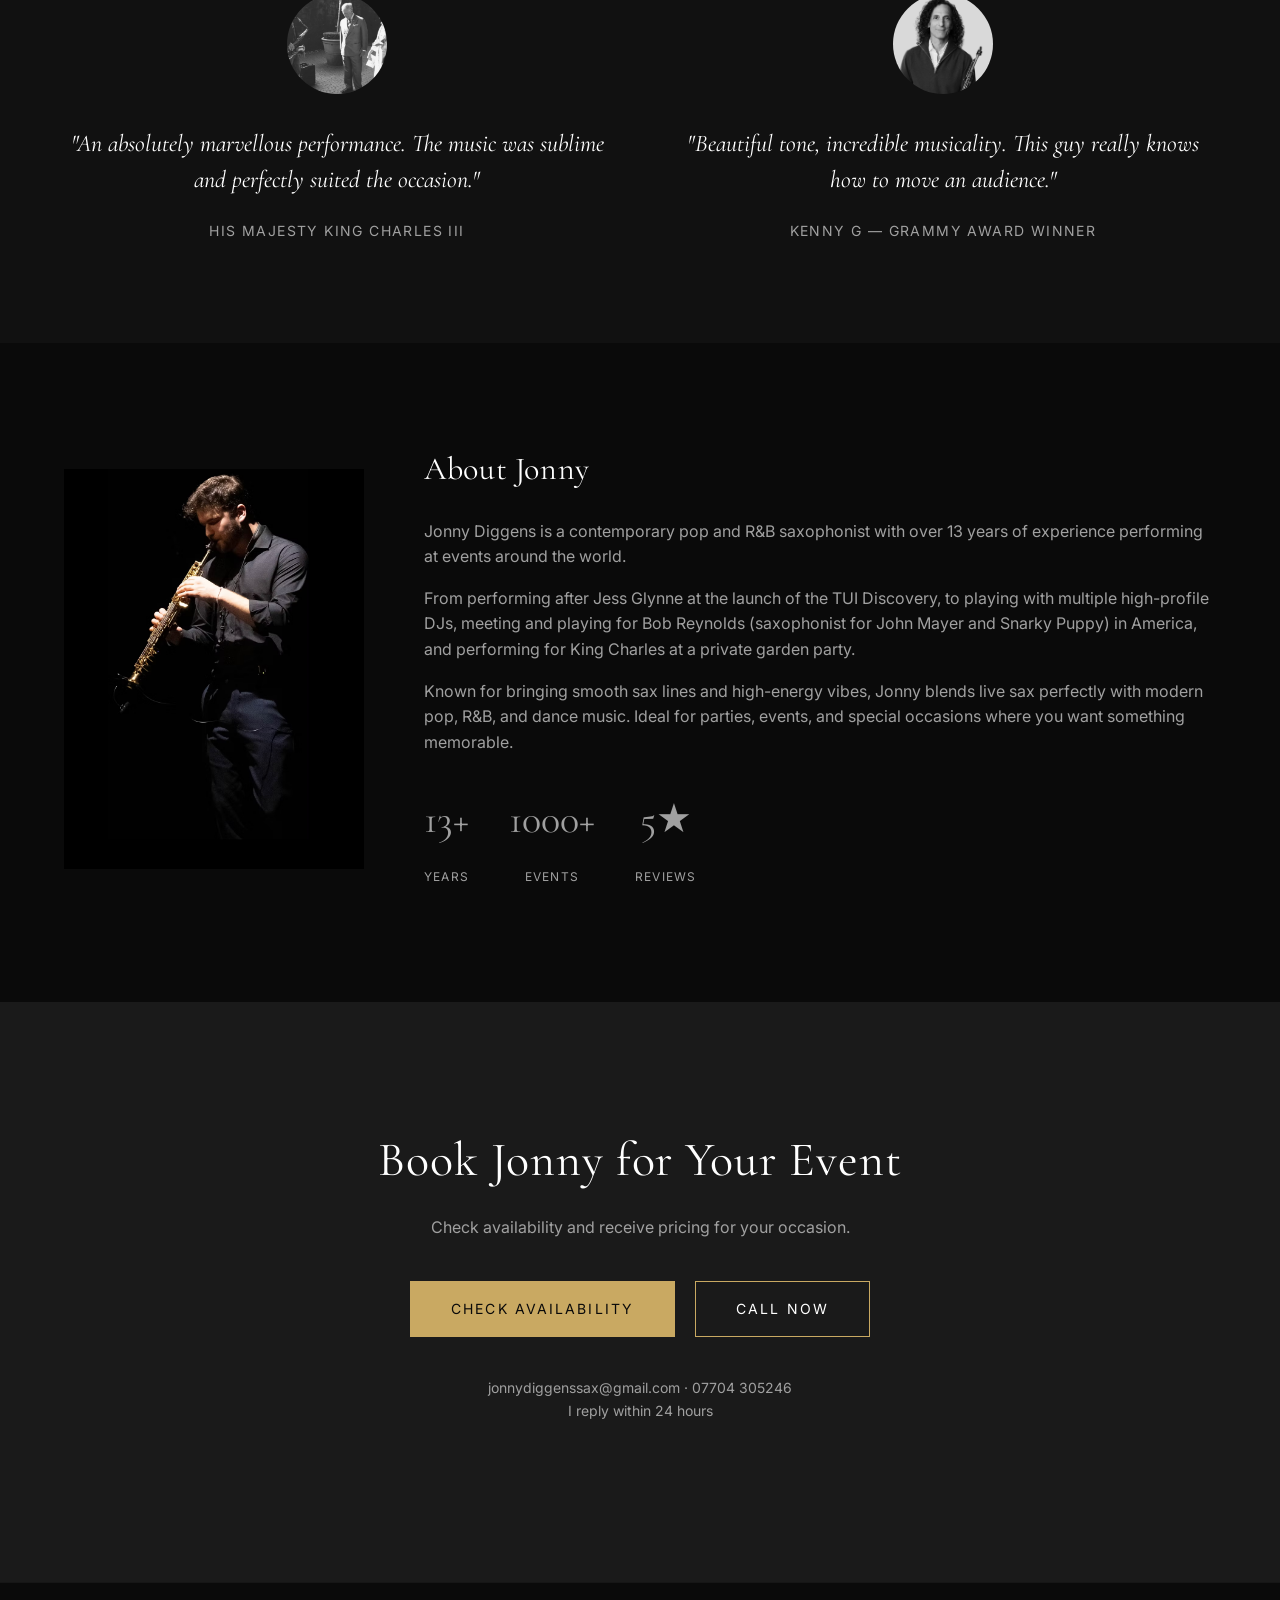
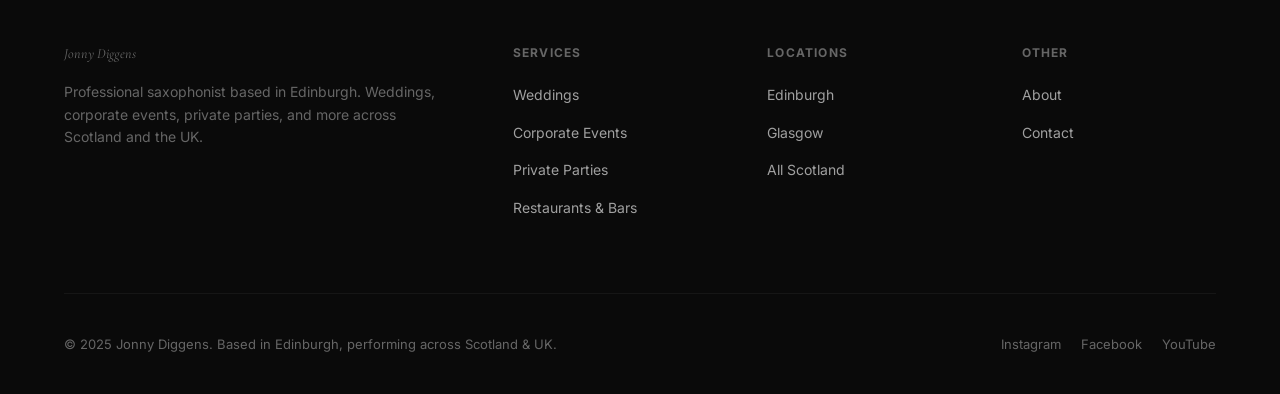
==== commit e9280043: "Replace placeholder reviews with real client testimonials" ====
--- a/index.html
+++ b/index.html
@@ -46,32 +46,29 @@
             </div>
             <div class="client-grid">
                 <div class="client-quote">
-                    <blockquote>"Jonny was the highlight of our wedding. The moment he started playing during the drinks reception, the whole atmosphere lifted. Guests are still talking about it months later."</blockquote>
+                    <blockquote>"There is no doubt in my mind that Jonny is the best emerging saxophonist of our time. He played with such soul. Pleasure to deal with from start to finish. If you haven't booked him yet you're missing out on a treat."</blockquote>
                     <div class="client-info">
-                        <img src="https://images.unsplash.com/photo-1494790108377-be9c29b29330?w=100&q=80" alt="Sarah">
                         <div>
-                            <p class="client-name">Sarah & James</p>
-                            <p class="client-event">Prestonfield House, Edinburgh</p>
+                            <p class="client-name">Laura Baile</p>
+                            <p class="client-event">10/10</p>
                         </div>
                     </div>
                 </div>
                 <div class="client-quote">
-                    <blockquote>"Jonny performed at our annual awards dinner and absolutely nailed the brief. Professional, easy to work with, and the feedback from attendees was exceptional."</blockquote>
+                    <blockquote>"An absolute professional from start to finish. Delivered everything we wanted and more. Clear communication from the minute we booked him. He blended seamlessly in to our event and made it so easy for us to just sit back and relax and enjoy the music. Absolutely gifted on the sax and that's no lie. Highly recommend for any event."</blockquote>
                     <div class="client-info">
-                        <img src="https://images.unsplash.com/photo-1560250097-0b93528c311a?w=100&q=80" alt="Robert">
                         <div>
-                            <p class="client-name">Robert Henderson</p>
-                            <p class="client-event">Scottish Business Awards</p>
+                            <p class="client-name">Debbie Armstrong</p>
+                            <p class="client-event">10/10</p>
                         </div>
                     </div>
                 </div>
                 <div class="client-quote">
-                    <blockquote>"Booked Jonny for my husband's 50th as a surprise. The look on his face when the saxophone started—priceless. Best decision I made for the party."</blockquote>
+                    <blockquote>"Jonny is something else. Absolutely brilliant musician, he plays with such gusto and emotiveness that the audience can't help but be captured by his playing. He's professional, arrives on time, communicates clearly and openly which makes things run smoothly. Not only that, he's a perfect gentleman, pleasant to be around. Can't recommend him highly enough."</blockquote>
                     <div class="client-info">
-                        <img src="https://images.unsplash.com/photo-1544005313-94ddf0286df2?w=100&q=80" alt="Jennifer">
                         <div>
-                            <p class="client-name">Jennifer Ross</p>
-                            <p class="client-event">50th Birthday, Edinburgh</p>
+                            <p class="client-name">Edy Forey</p>
+                            <p class="client-event">10/10</p>
                         </div>
                     </div>
                 </div>
--- a/styles.css
+++ b/styles.css
@@ -432,8 +432,10 @@
 
 .client-grid {
     display: grid;
-    grid-template-columns: repeat(3, 1fr);
+    grid-template-columns: repeat(auto-fit, minmax(320px, 1fr));
     gap: 40px;
+    max-width: 900px;
+    margin: 0 auto;
 }
 
 .client-quote {
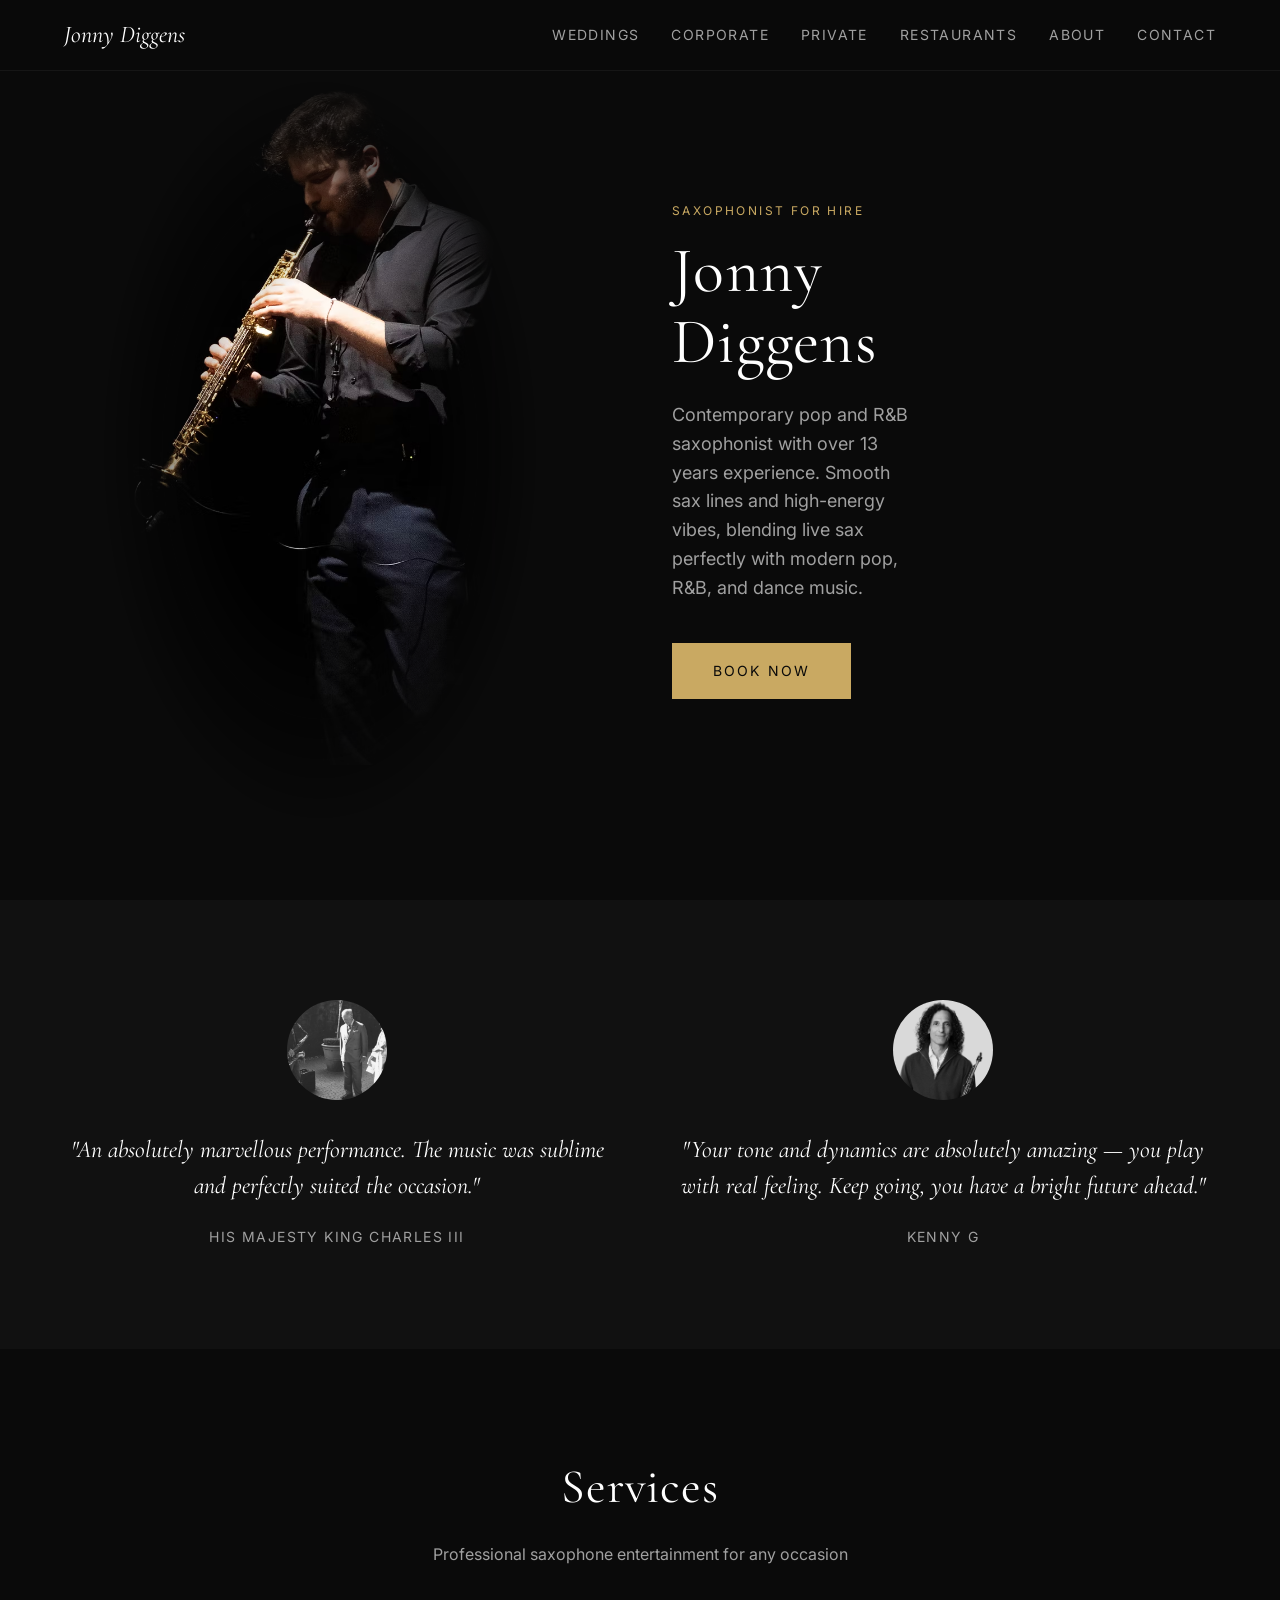
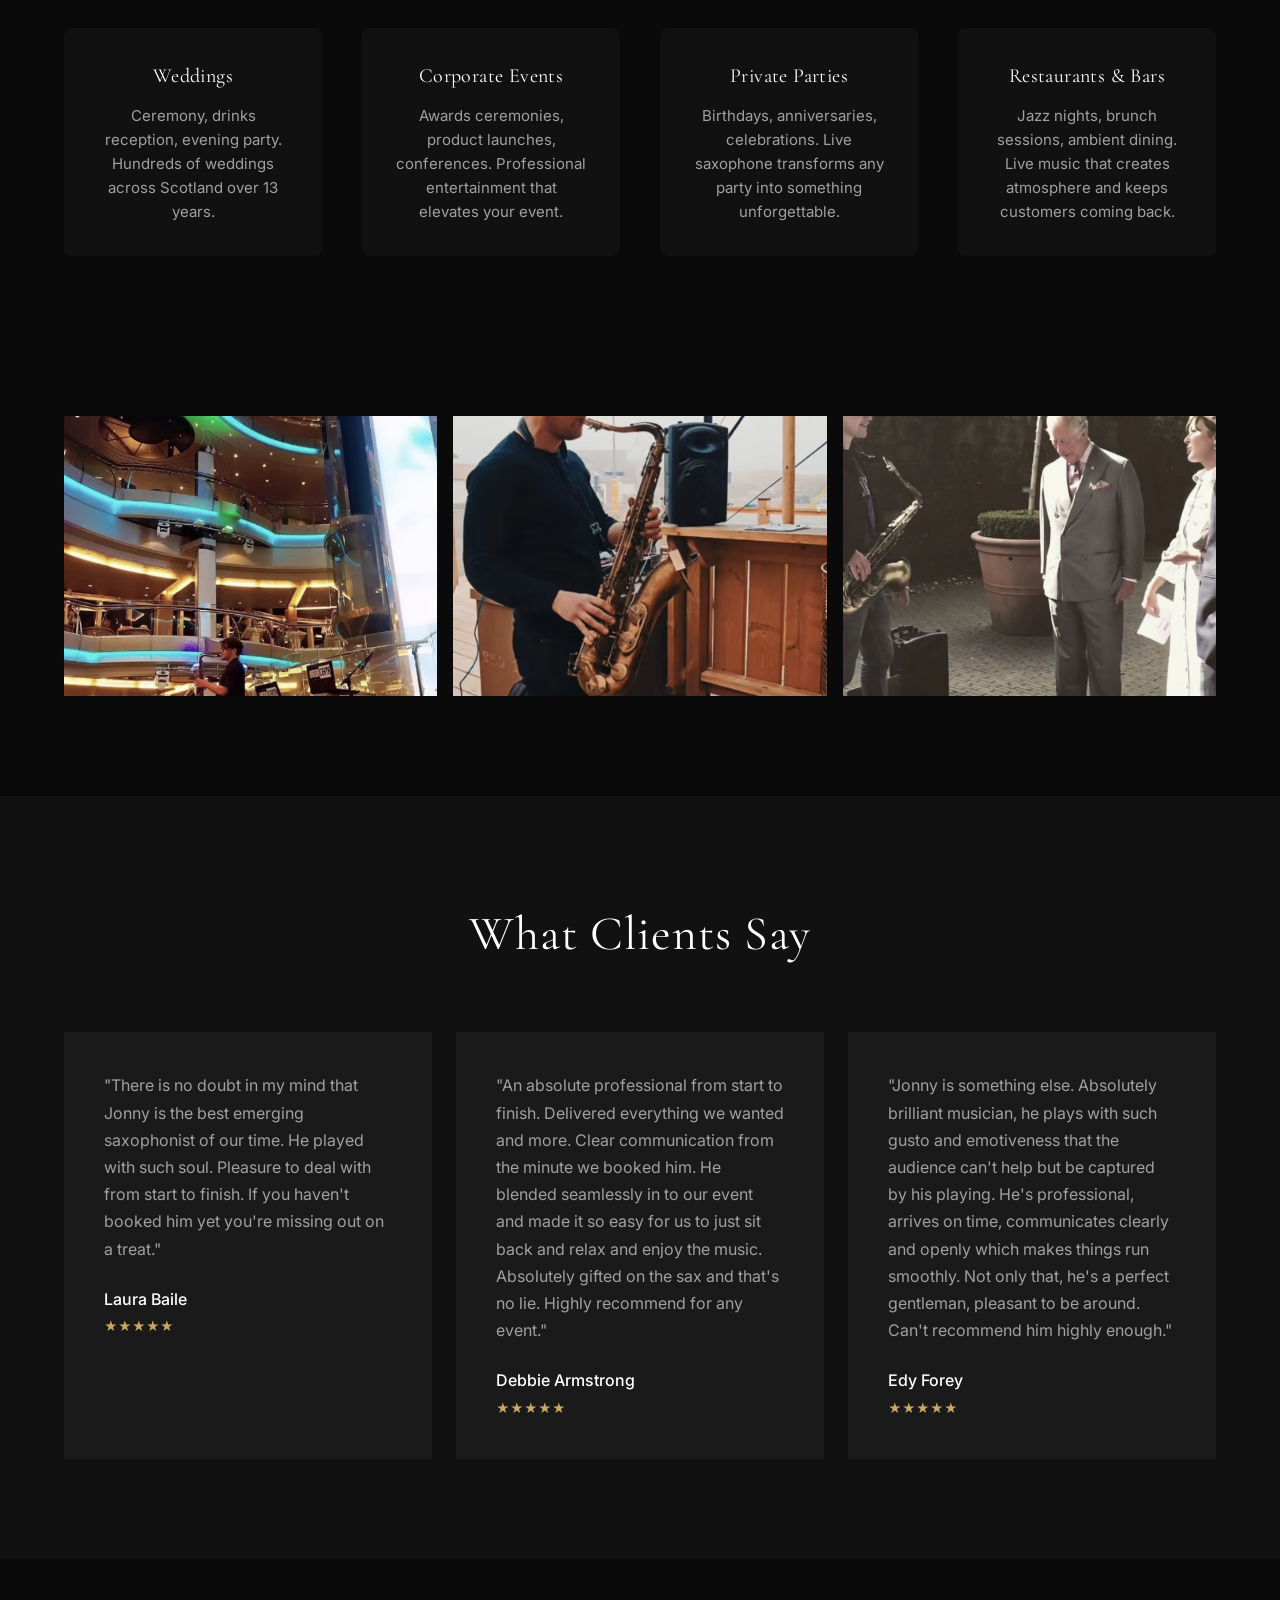
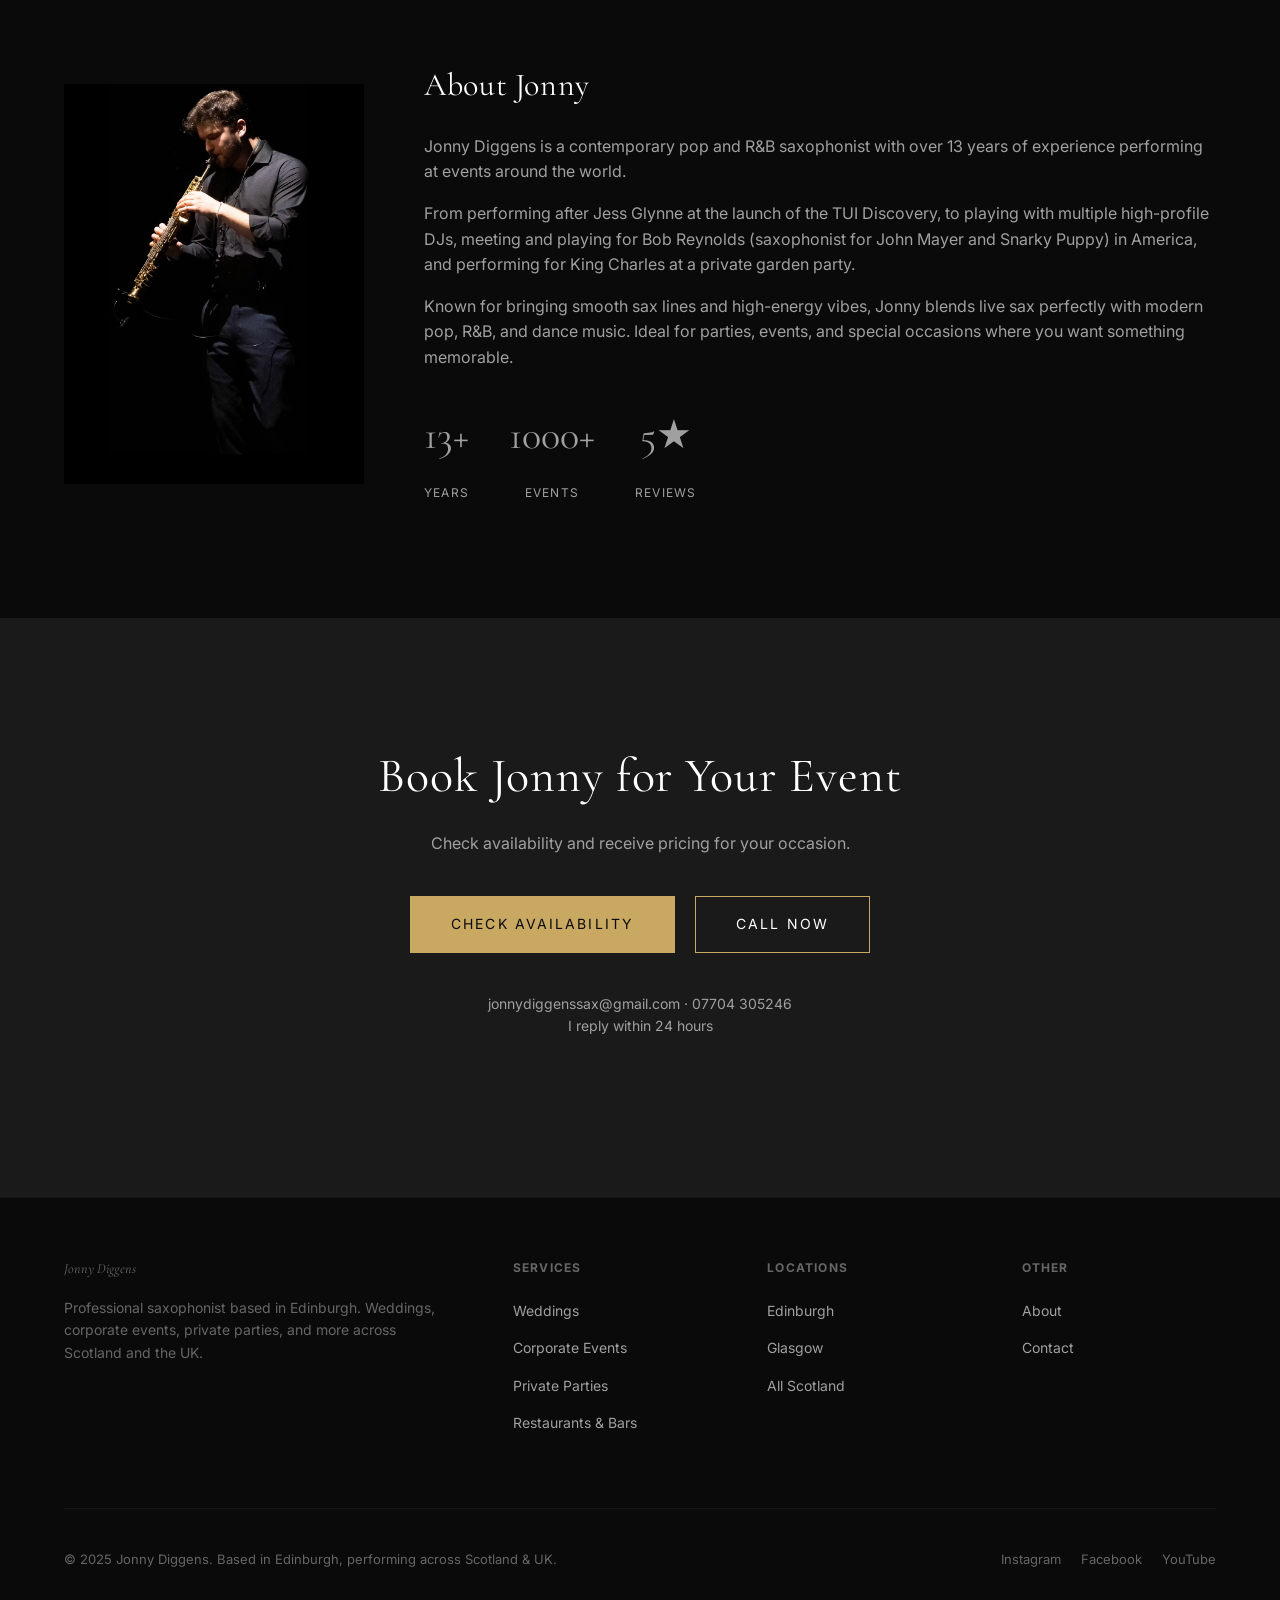
==== commit cad5ce51: "Swap section order, golden stars on reviews, update Kenny G quote" ====
--- a/index.html
+++ b/index.html
@@ -39,6 +39,60 @@
         </div>
     </section>
 
+    <section class="headline-testimonials">
+        <div class="container">
+            <div class="testimonials-grid">
+                <div class="headline-quote">
+                    <img src="with-king-charles.png" alt="Jonny with King Charles III">
+                    <blockquote>"An absolutely marvellous performance. The music was sublime and perfectly suited the occasion."</blockquote>
+                    <cite>His Majesty King Charles III</cite>
+                </div>
+                <div class="headline-quote">
+                    <img src="kenny-g.png" alt="Jonny with Kenny G">
+                    <blockquote>"Your tone and dynamics are absolutely amazing — you play with real feeling. Keep going, you have a bright future ahead."</blockquote>
+                    <cite>Kenny G</cite>
+                </div>
+            </div>
+        </div>
+    </section>
+
+    <section class="whats-included">
+        <div class="container">
+            <div class="section-header">
+                <h2>Services</h2>
+                <p>Professional saxophone entertainment for any occasion</p>
+            </div>
+            <div class="services-grid">
+                <a href="weddings.html" class="service-item">
+                    <h3>Weddings</h3>
+                    <p>Ceremony, drinks reception, evening party. Hundreds of weddings across Scotland over 13 years.</p>
+                </a>
+                <a href="corporate.html" class="service-item">
+                    <h3>Corporate Events</h3>
+                    <p>Awards ceremonies, product launches, conferences. Professional entertainment that elevates your event.</p>
+                </a>
+                <a href="private.html" class="service-item">
+                    <h3>Private Parties</h3>
+                    <p>Birthdays, anniversaries, celebrations. Live saxophone transforms any party into something unforgettable.</p>
+                </a>
+                <a href="restaurants.html" class="service-item">
+                    <h3>Restaurants & Bars</h3>
+                    <p>Jazz nights, brunch sessions, ambient dining. Live music that creates atmosphere and keeps customers coming back.</p>
+                </a>
+            </div>
+        </div>
+    </section>
+
+    <section class="gallery">
+        <div class="container">
+            <div class="gallery-grid">
+                <img src="cruise-gig.png" alt="Jonny performing on cruise ship">
+                <img src="terrace-gig.png" alt="Jonny performing at outdoor event">
+                <img src="with-king-charles.png" alt="Jonny with King Charles">
+            </div>
+        </div>
+    </section>
+
     <section class="client-testimonials">
         <div class="container">
             <div class="section-header">
@@ -50,7 +104,7 @@
                     <div class="client-info">
                         <div>
                             <p class="client-name">Laura Baile</p>
-                            <p class="client-event">10/10</p>
+                            <p class="client-event stars">★★★★★</p>
                         </div>
                     </div>
                 </div>
@@ -59,7 +113,7 @@
                     <div class="client-info">
                         <div>
                             <p class="client-name">Debbie Armstrong</p>
-                            <p class="client-event">10/10</p>
+                            <p class="client-event stars">★★★★★</p>
                         </div>
                     </div>
                 </div>
@@ -68,63 +122,9 @@
                     <div class="client-info">
                         <div>
                             <p class="client-name">Edy Forey</p>
-                            <p class="client-event">10/10</p>
-                        </div>
-                    </div>
-                </div>
-            </div>
-        </div>
-    </section>
-
-    <section class="whats-included">
-        <div class="container">
-            <div class="section-header">
-                <h2>Services</h2>
-                <p>Professional saxophone entertainment for any occasion</p>
-            </div>
-            <div class="services-grid">
-                <a href="weddings.html" class="service-item">
-                    <h3>Weddings</h3>
-                    <p>Ceremony, drinks reception, evening party. Hundreds of weddings across Scotland over 13 years.</p>
-                </a>
-                <a href="corporate.html" class="service-item">
-                    <h3>Corporate Events</h3>
-                    <p>Awards ceremonies, product launches, conferences. Professional entertainment that elevates your event.</p>
-                </a>
-                <a href="private.html" class="service-item">
-                    <h3>Private Parties</h3>
-                    <p>Birthdays, anniversaries, celebrations. Live saxophone transforms any party into something unforgettable.</p>
-                </a>
-                <a href="restaurants.html" class="service-item">
-                    <h3>Restaurants & Bars</h3>
-                    <p>Jazz nights, brunch sessions, ambient dining. Live music that creates atmosphere and keeps customers coming back.</p>
-                </a>
-            </div>
-        </div>
-    </section>
-
-    <section class="gallery">
-        <div class="container">
-            <div class="gallery-grid">
-                <img src="cruise-gig.png" alt="Jonny performing on cruise ship">
-                <img src="terrace-gig.png" alt="Jonny performing at outdoor event">
-                <img src="with-king-charles.png" alt="Jonny with King Charles">
-            </div>
-        </div>
-    </section>
-
-    <section class="headline-testimonials">
-        <div class="container">
-            <div class="testimonials-grid">
-                <div class="headline-quote">
-                    <img src="with-king-charles.png" alt="Jonny with King Charles III">
-                    <blockquote>"An absolutely marvellous performance. The music was sublime and perfectly suited the occasion."</blockquote>
-                    <cite>His Majesty King Charles III</cite>
-                </div>
-                <div class="headline-quote">
-                    <img src="kenny-g.png" alt="Jonny with Kenny G">
-                    <blockquote>"Beautiful tone, incredible musicality. This guy really knows how to move an audience."</blockquote>
-                    <cite>Kenny G — Grammy Award Winner</cite>
+                            <p class="client-event stars">★★★★★</p>
+                        </div>
+                    </div>
                 </div>
             </div>
         </div>
--- a/styles.css
+++ b/styles.css
@@ -432,9 +432,13 @@
 
 .client-grid {
     display: grid;
-    grid-template-columns: repeat(auto-fit, minmax(320px, 1fr));
-    gap: 40px;
-    max-width: 900px;
+    grid-template-columns: repeat(3, 1fr);
+    gap: 24px;
+}
+
+.client-grid.two-col {
+    grid-template-columns: repeat(2, 1fr);
+    max-width: 800px;
     margin: 0 auto;
 }
 
@@ -471,6 +475,10 @@
 .client-event {
     font-size: 0.8125rem;
     color: var(--text-muted);
+}
+
+.client-event.stars {
+    color: var(--accent);
 }
 
 /* Venues Section */
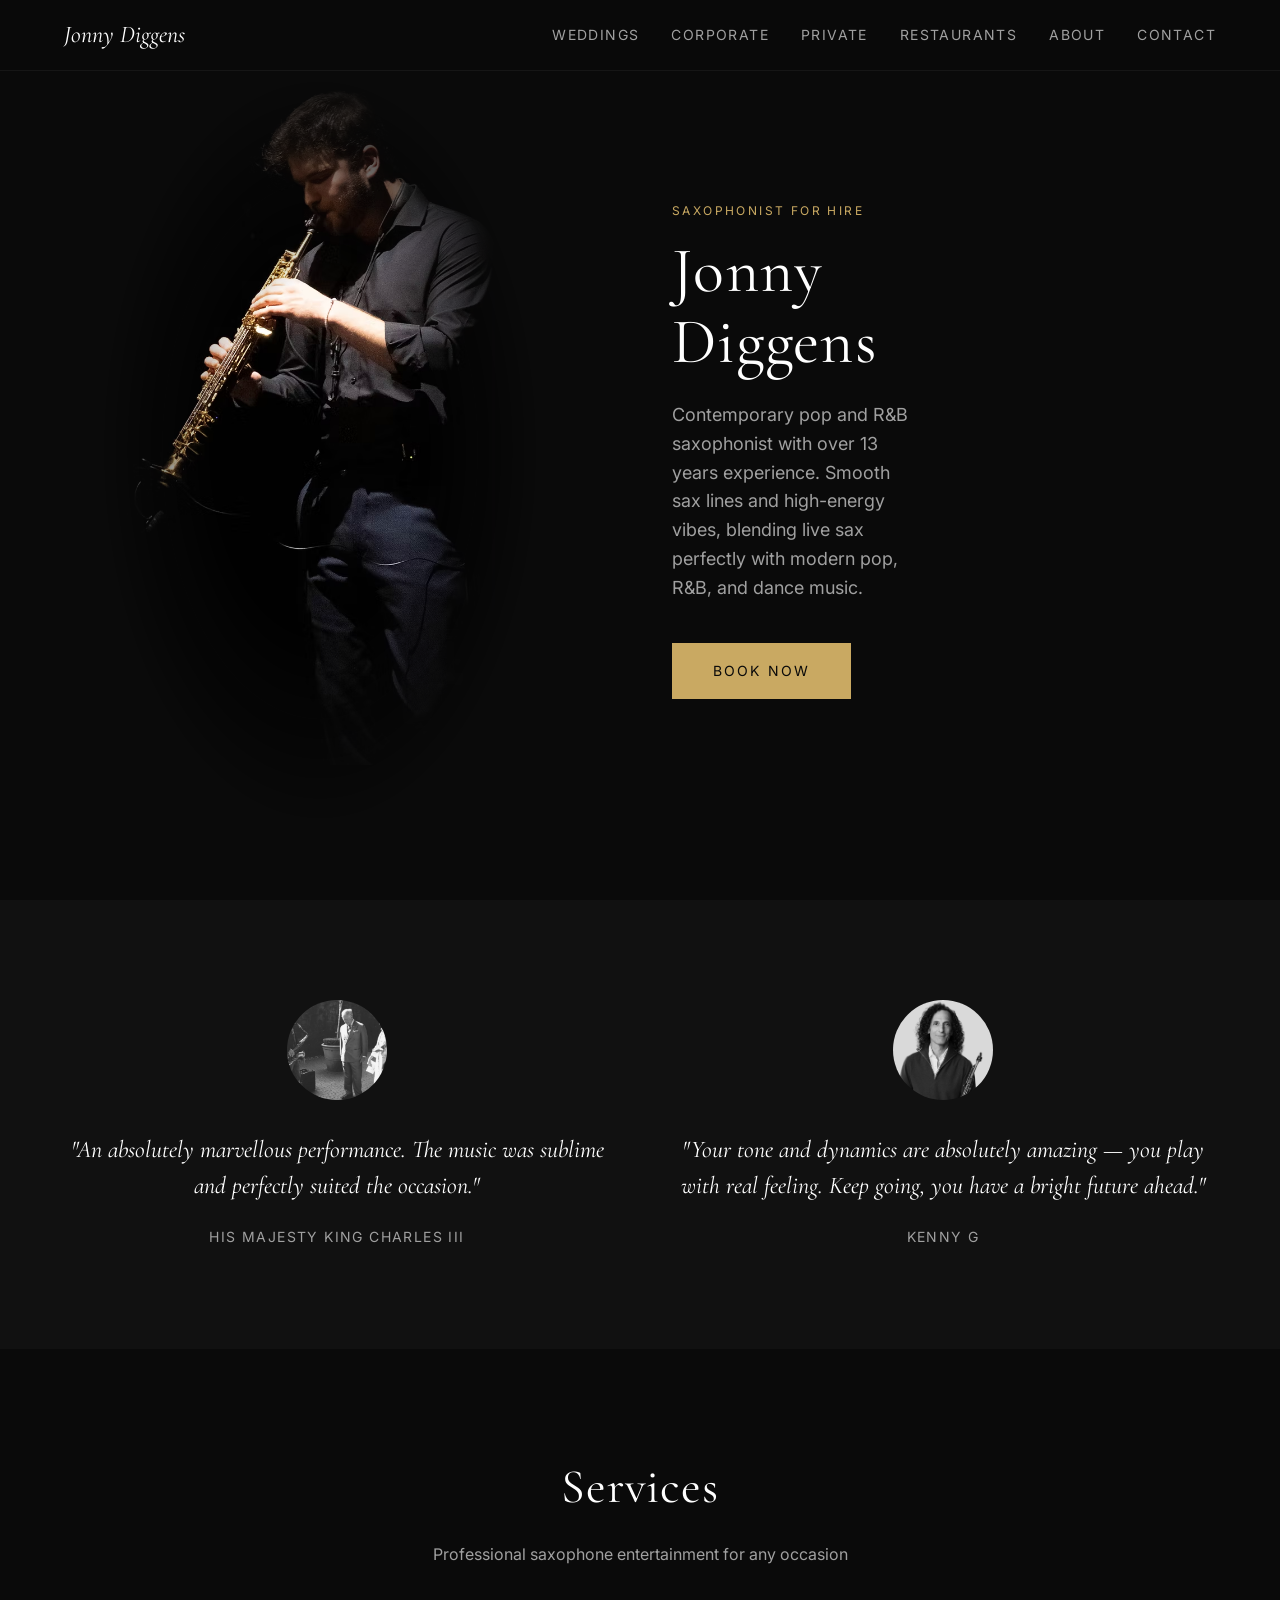
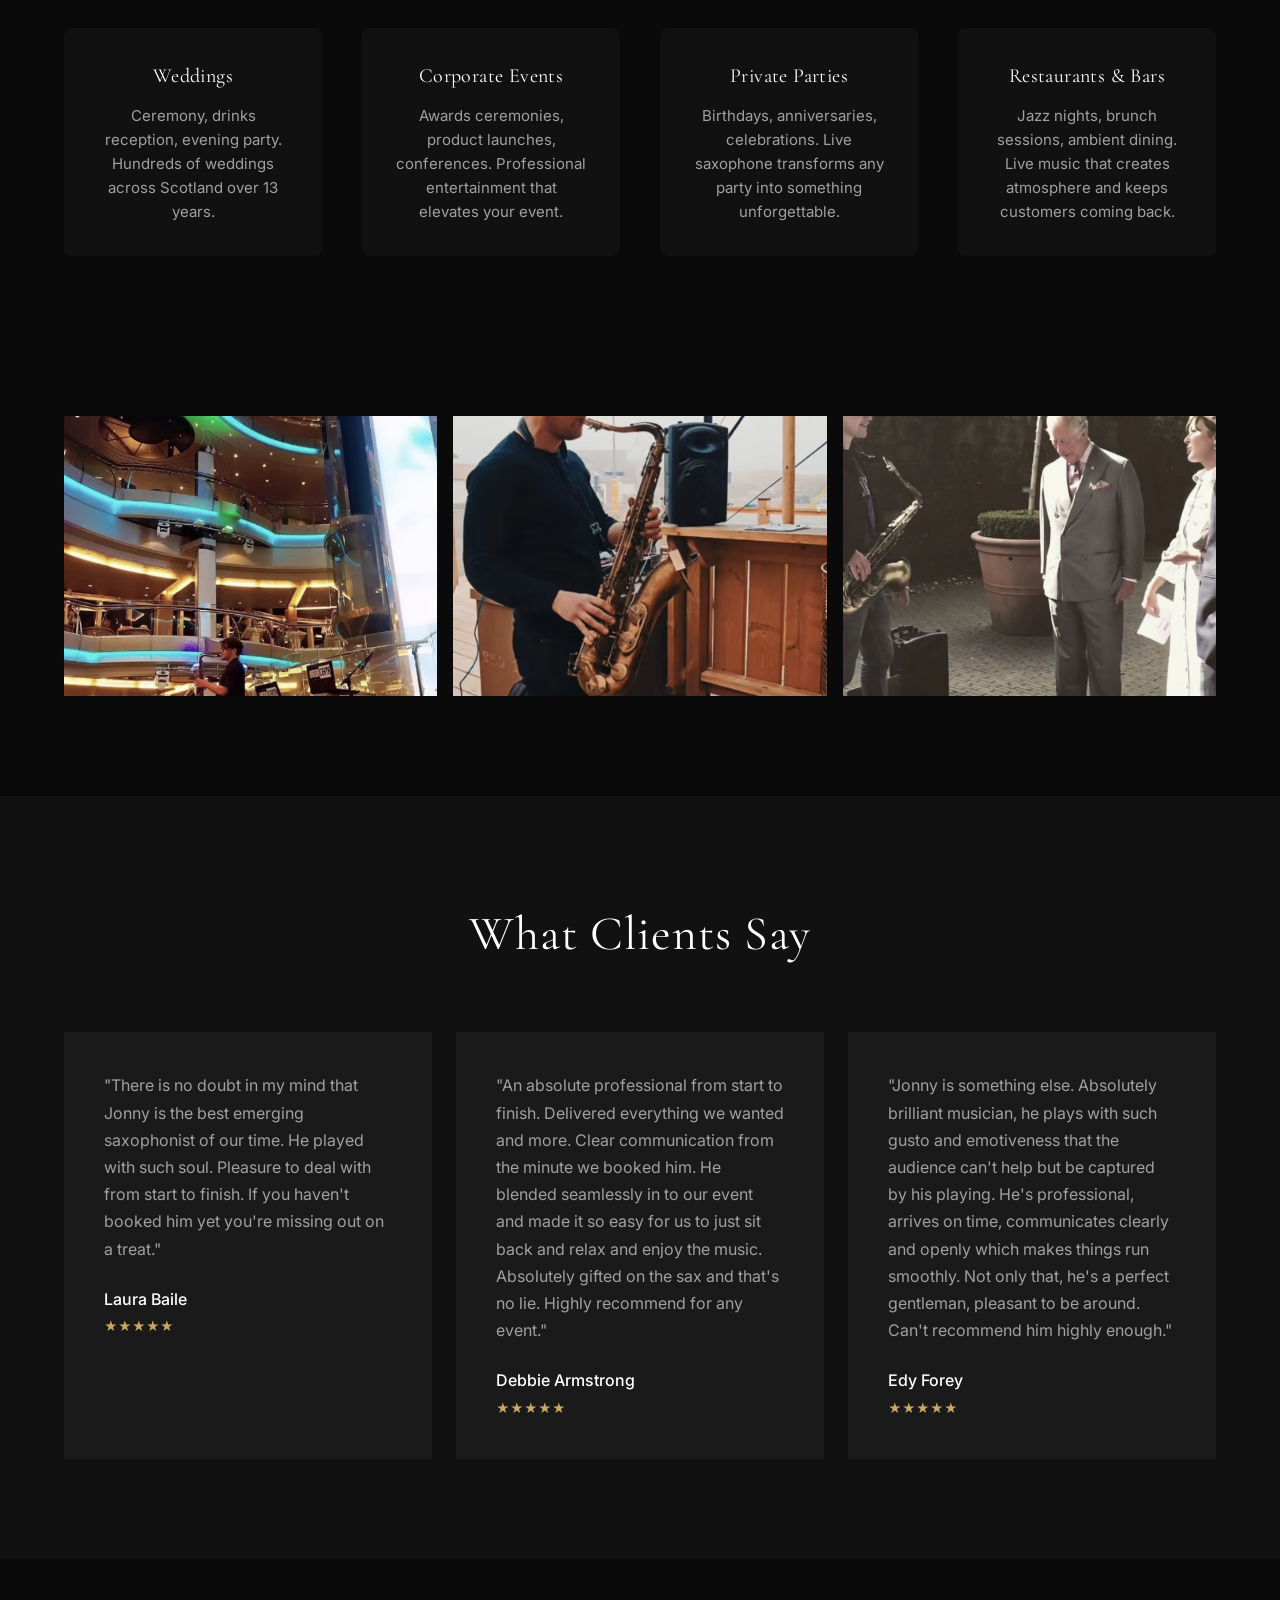
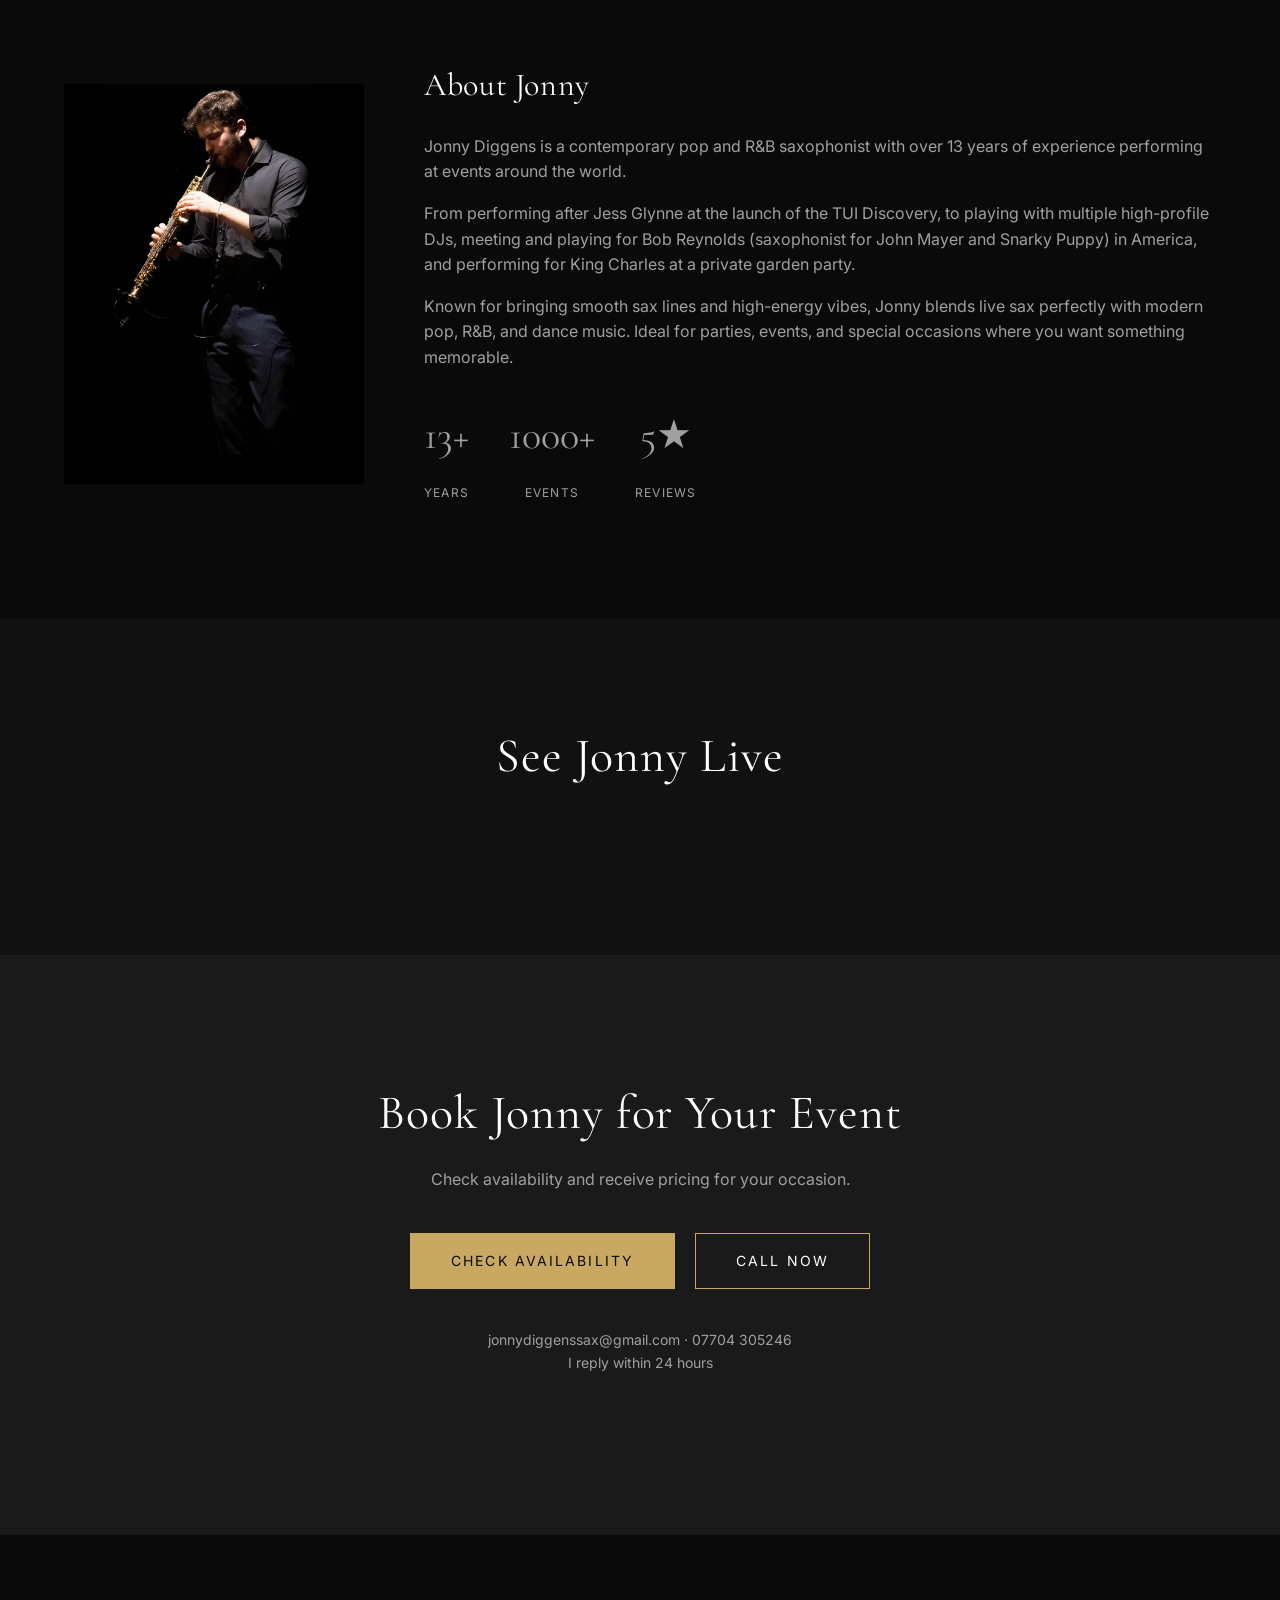
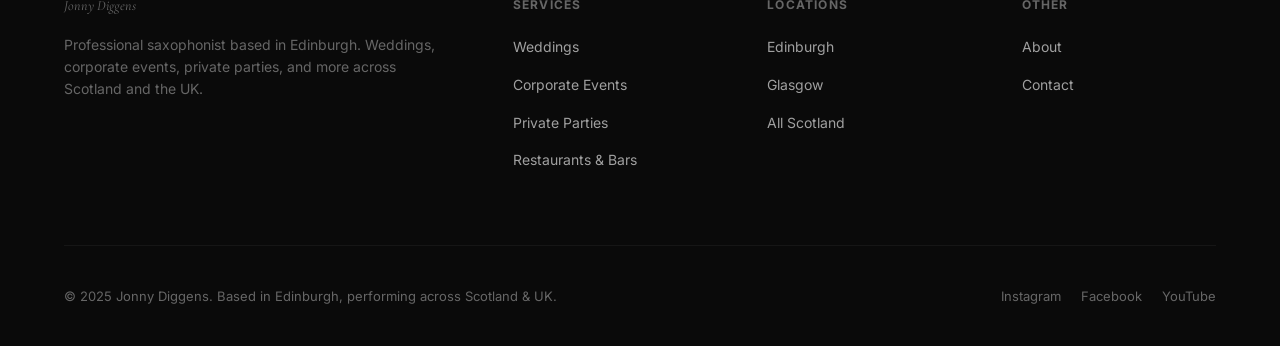
==== commit 6198bca7: "Add Instagram feed section, golden stars on reviews" ====
--- a/index.html
+++ b/index.html
@@ -160,6 +160,16 @@
         </div>
     </section>
 
+    <section class="tiktok-section">
+        <div class="container">
+            <div class="section-header">
+                <h2>See Jonny Live</h2>
+            </div>
+            <script src="https://elfsightcdn.com/platform.js" async></script>
+            <div class="elfsight-app-b9cdc7a7-671d-41cf-a51c-775ccd1135e9" data-elfsight-app-lazy></div>
+        </div>
+    </section>
+
     <section class="cta-section" id="contact">
         <div class="container">
             <h2>Book Jonny for Your Event</h2>
--- a/styles.css
+++ b/styles.css
@@ -577,6 +577,12 @@
     color: var(--text-secondary);
 }
 
+/* TikTok Section */
+.tiktok-section {
+    padding: 100px 0;
+    background: var(--bg-secondary);
+}
+
 /* CTA Section */
 .cta-section {
     padding: 120px 0;
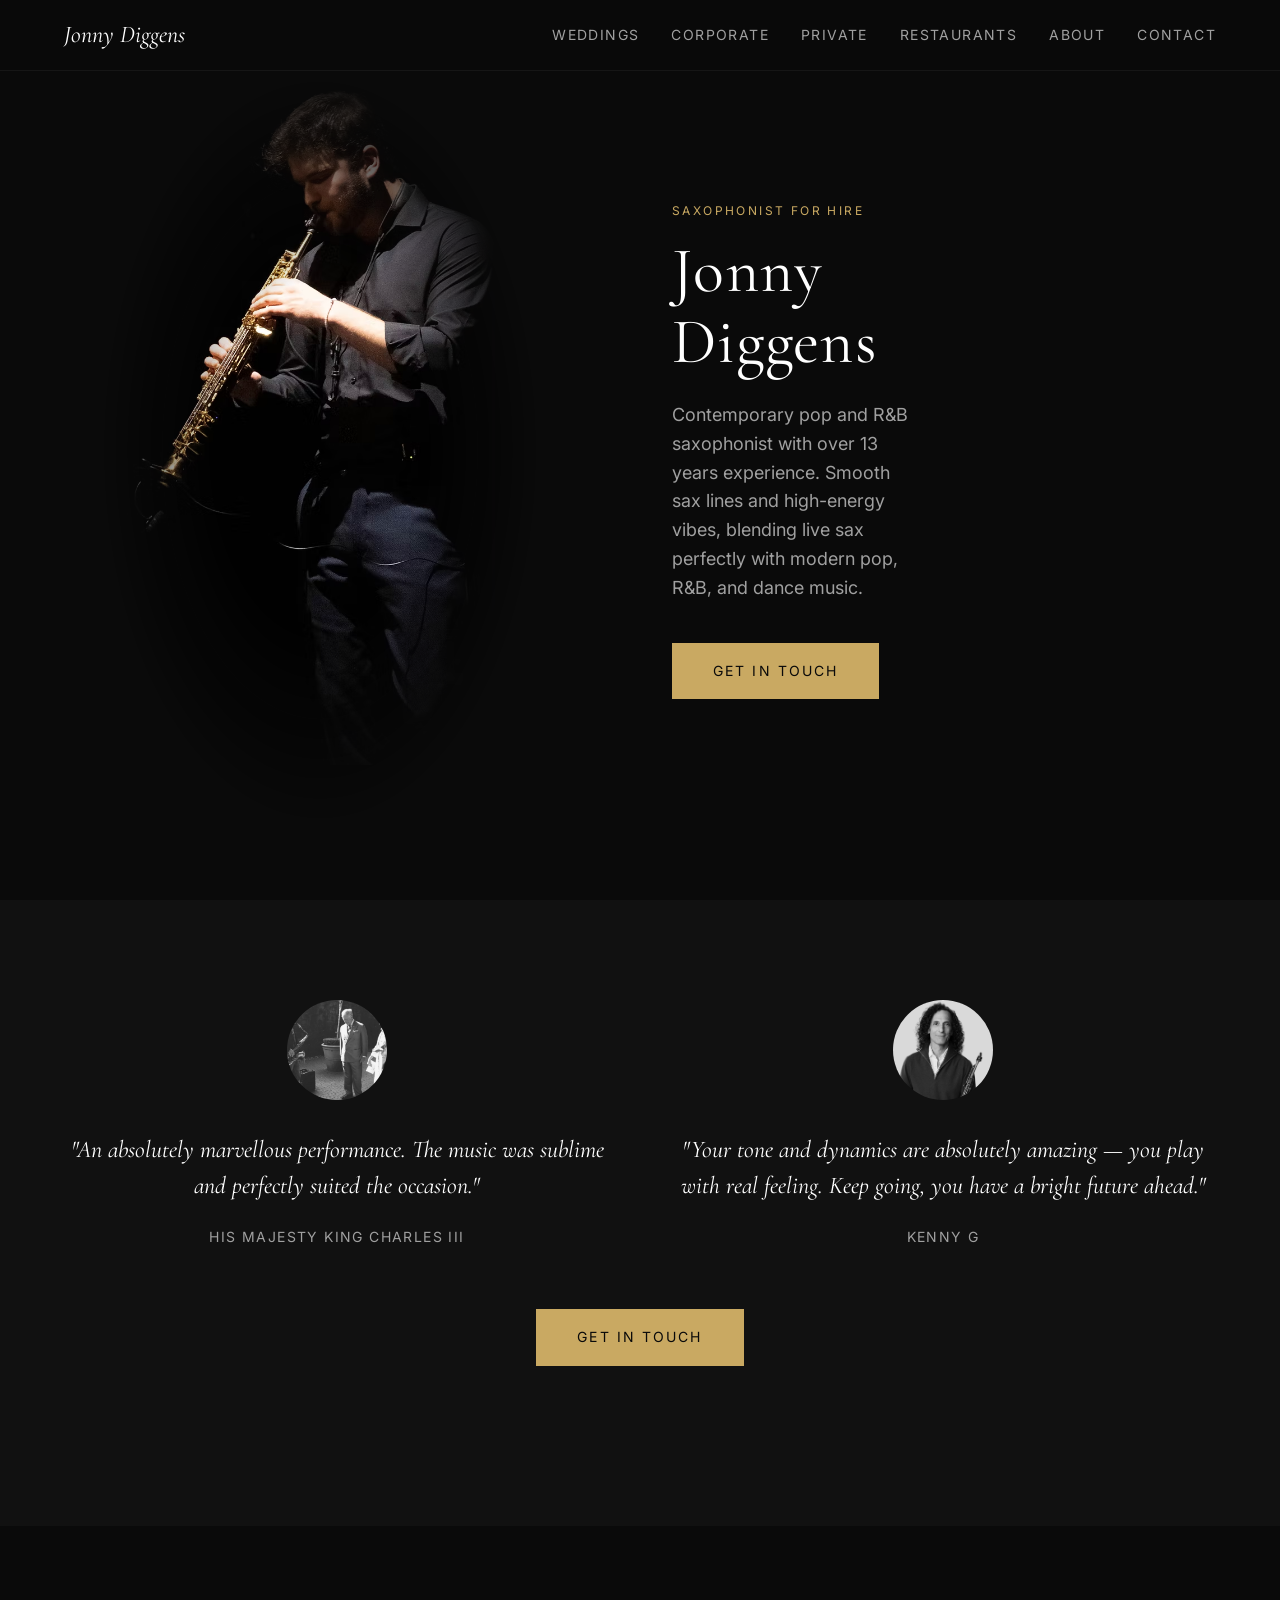
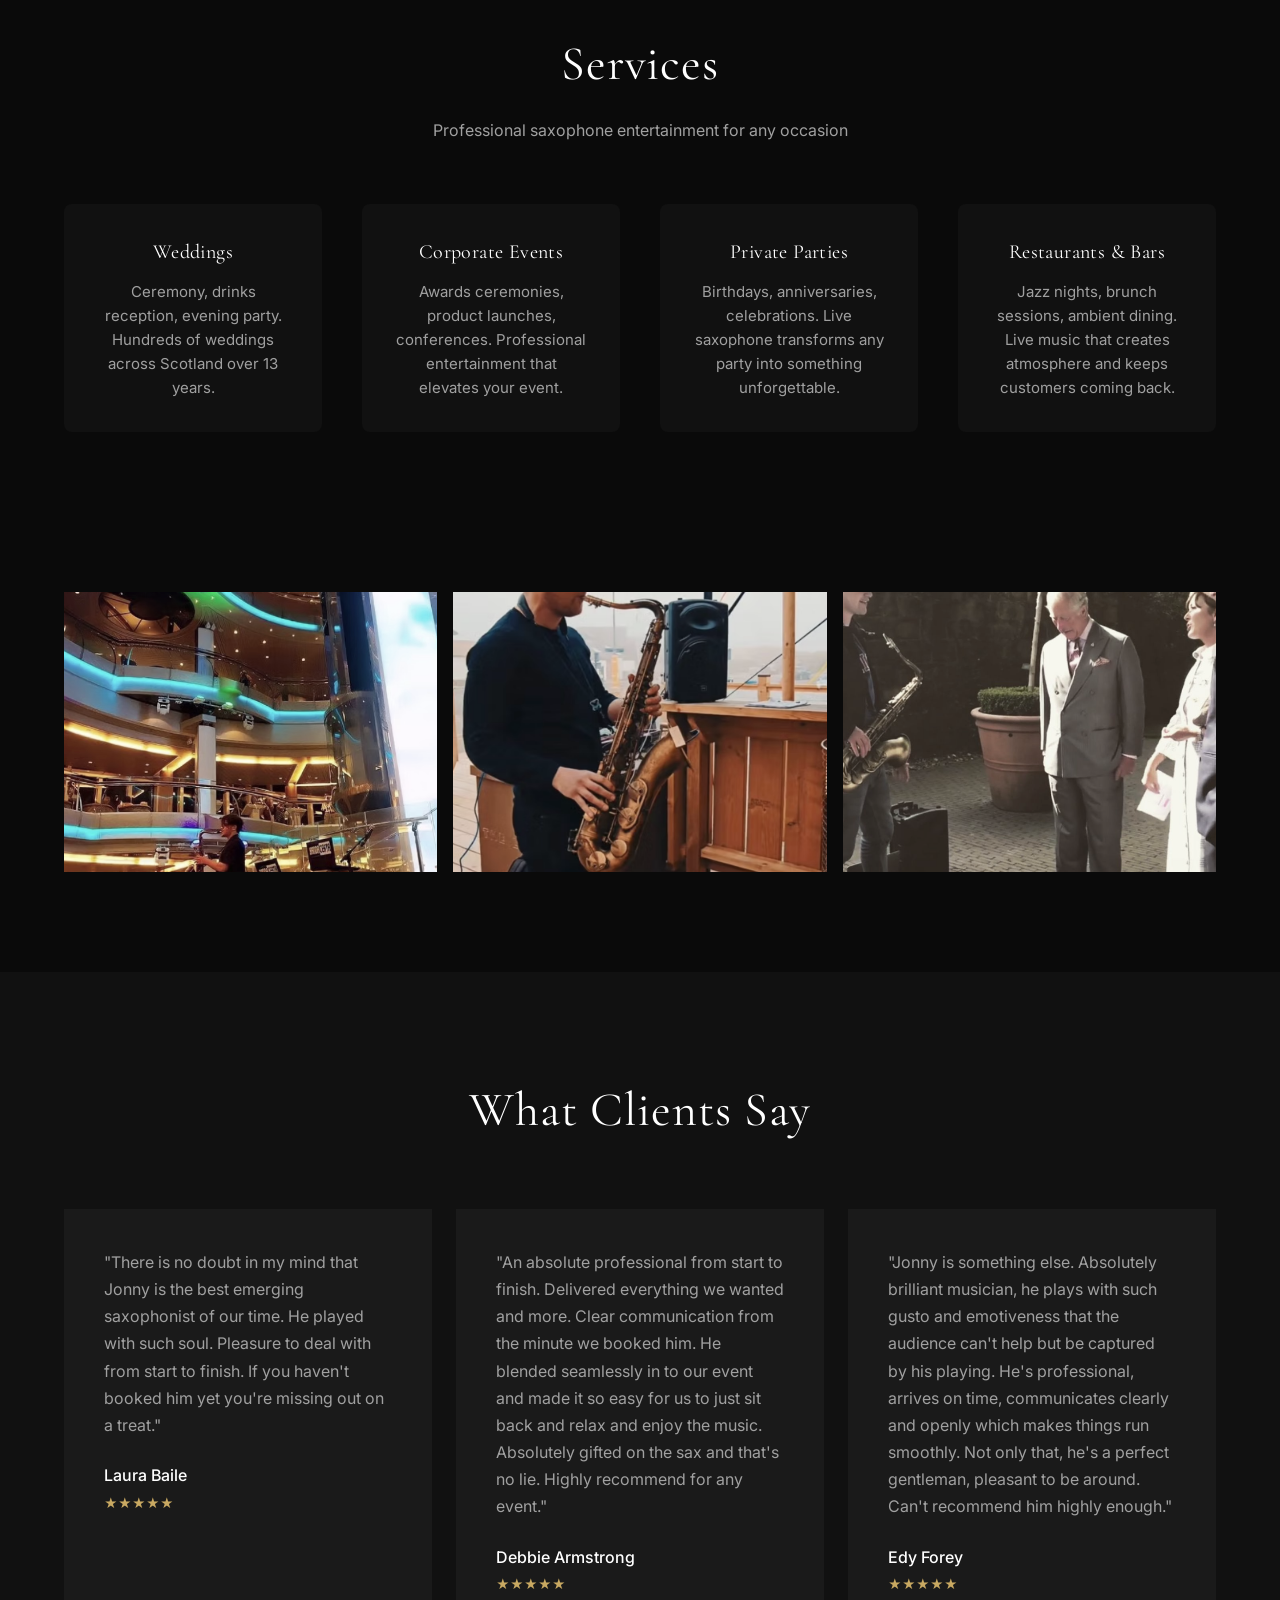
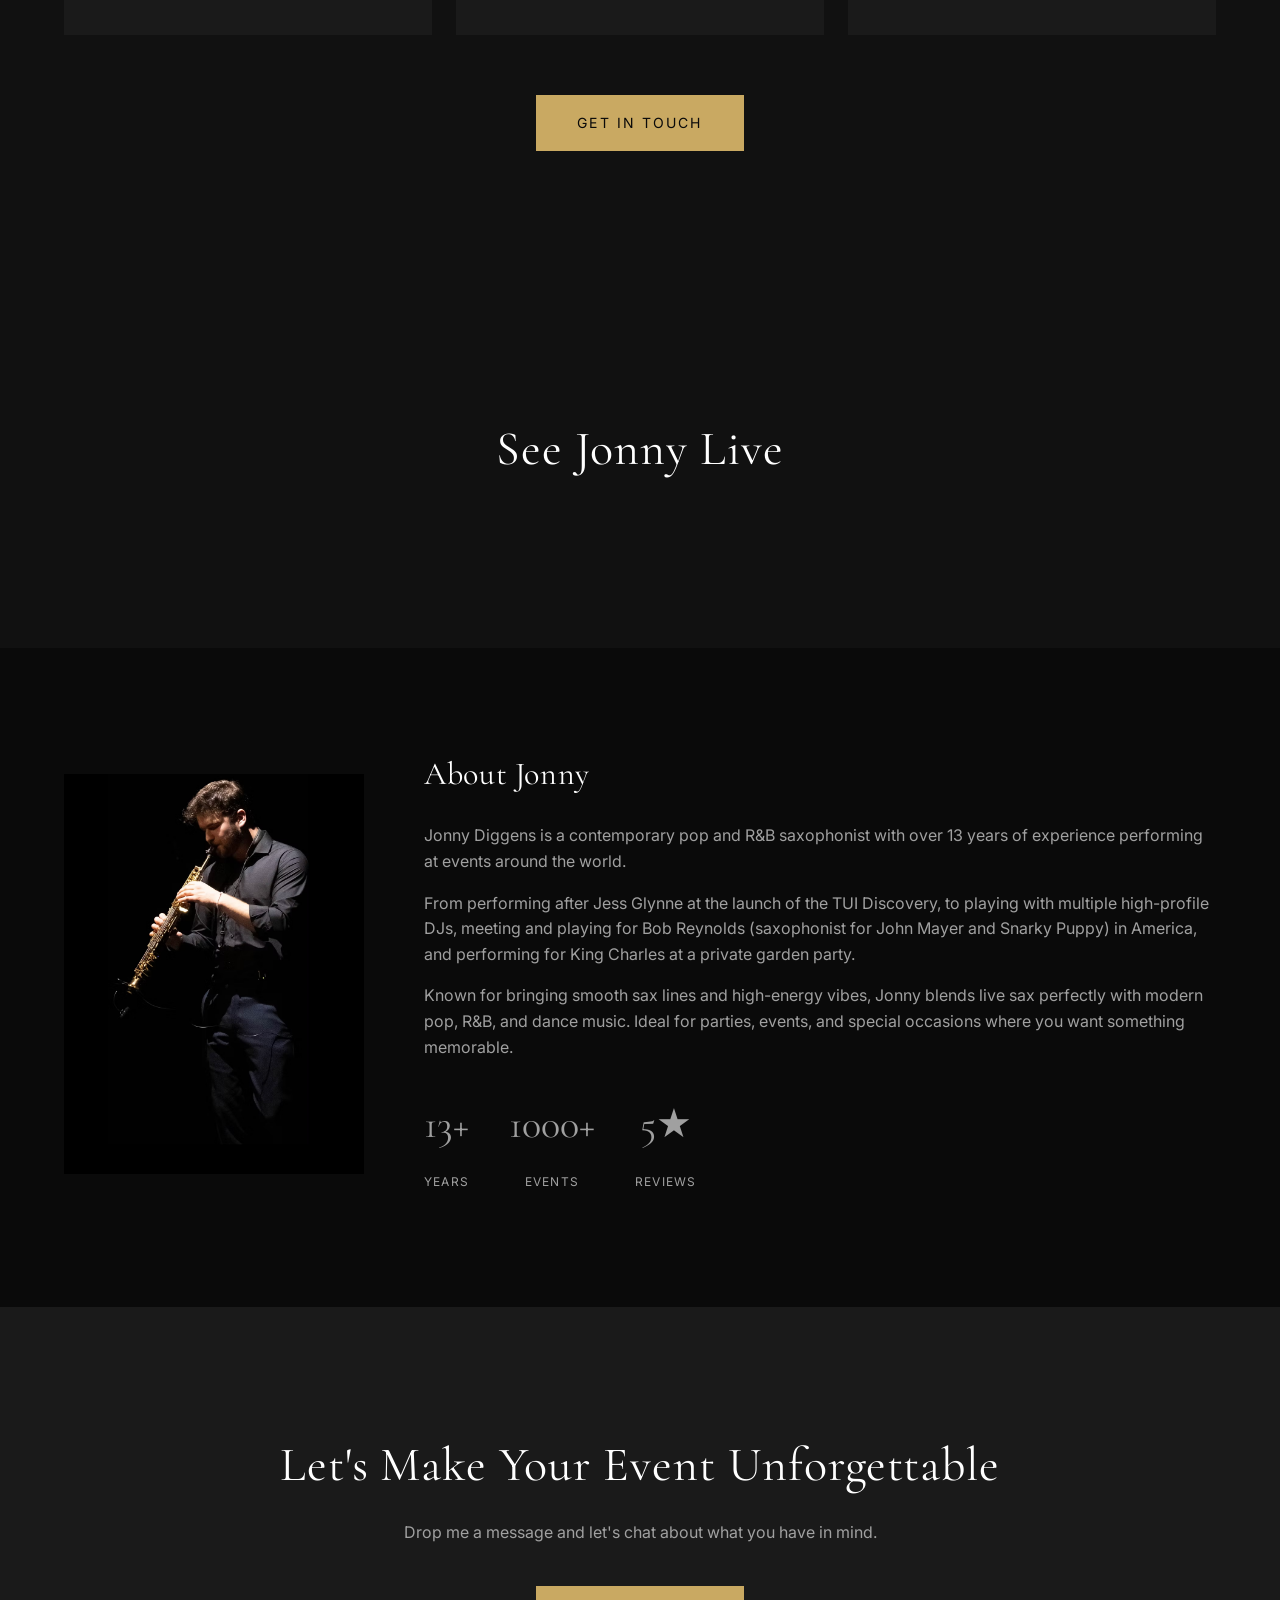
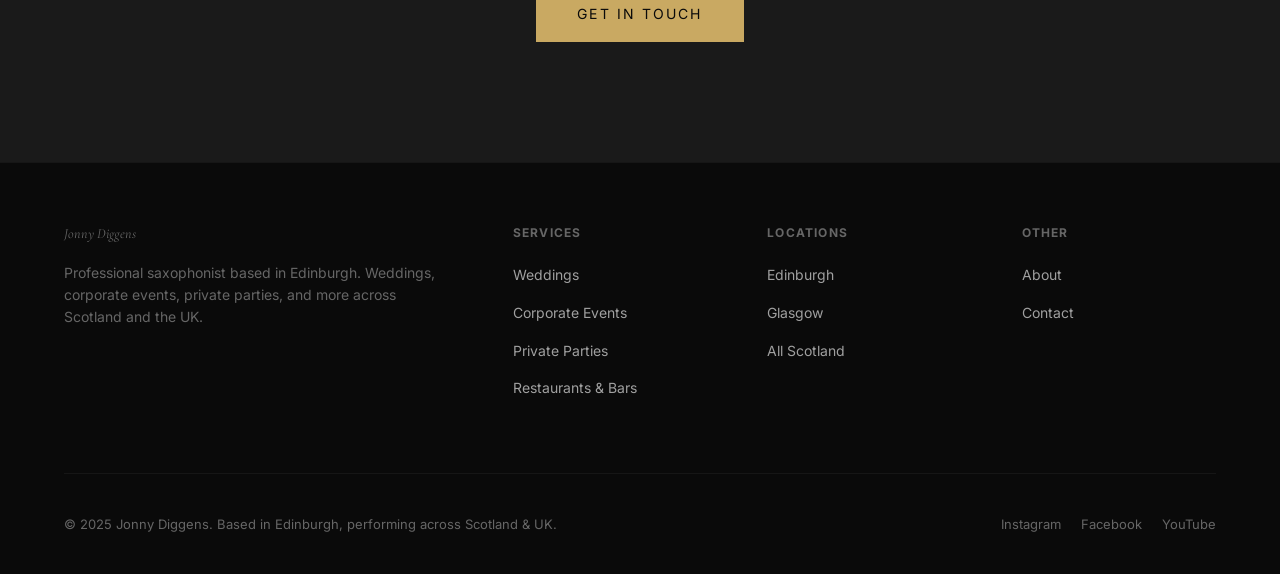
==== commit 1cb5bcc6: "Contact form, personal CTAs, remove phone numbers, reorder sections" ====
--- a/index.html
+++ b/index.html
@@ -34,7 +34,7 @@
                 <p class="hero-label">Saxophonist for Hire</p>
                 <h1>Jonny Diggens</h1>
                 <p class="hero-subtitle">Contemporary pop and R&B saxophonist with over 13 years experience. Smooth sax lines and high-energy vibes, blending live sax perfectly with modern pop, R&B, and dance music.</p>
-                <a href="#contact" class="btn btn-primary">Book Now</a>
+                <a href="#contact" class="btn btn-primary">Get in Touch</a>
             </div>
         </div>
     </section>
@@ -54,6 +54,9 @@
                 </div>
             </div>
         </div>
+    
+    <div class="inline-cta"><a href="#contact" class="btn btn-primary">Get in Touch</a></div>
+
     </section>
 
     <section class="whats-included">
@@ -127,6 +130,19 @@
                     </div>
                 </div>
             </div>
+        </div>
+    
+    <div class="inline-cta"><a href="#contact" class="btn btn-primary">Get in Touch</a></div>
+
+    </section>
+
+    <section class="tiktok-section">
+        <div class="container">
+            <div class="section-header">
+                <h2>See Jonny Live</h2>
+            </div>
+            <script src="https://elfsightcdn.com/platform.js" async></script>
+            <div class="elfsight-app-b9cdc7a7-671d-41cf-a51c-775ccd1135e9" data-elfsight-app-lazy></div>
         </div>
     </section>
 
@@ -160,28 +176,15 @@
         </div>
     </section>
 
-    <section class="tiktok-section">
-        <div class="container">
-            <div class="section-header">
-                <h2>See Jonny Live</h2>
-            </div>
-            <script src="https://elfsightcdn.com/platform.js" async></script>
-            <div class="elfsight-app-b9cdc7a7-671d-41cf-a51c-775ccd1135e9" data-elfsight-app-lazy></div>
-        </div>
-    </section>
-
     <section class="cta-section" id="contact">
         <div class="container">
-            <h2>Book Jonny for Your Event</h2>
-            <p>Check availability and receive pricing for your occasion.</p>
+            <h2>Let's Make Your Event Unforgettable</h2>
+            <p>Drop me a message and let's chat about what you have in mind.</p>
             <div class="cta-buttons">
-                <a href="contact.html" class="btn btn-primary">Check Availability</a>
-                <a href="tel:07704305246" class="btn">Call Now</a>
-            </div>
-            <p class="contact-info">
-                <a href="mailto:jonnydiggenssax@gmail.com">jonnydiggenssax@gmail.com</a> · <a href="tel:07704305246">07704 305246</a><br>
-                I reply within 24 hours
-            </p>
+                <a href="contact.html" class="btn btn-primary">Get in Touch</a>
+                
+            </div>
+            
         </div>
     </section>
 
--- a/styles.css
+++ b/styles.css
@@ -577,6 +577,101 @@
     color: var(--text-secondary);
 }
 
+/* Contact Page */
+.contact-hero {
+    min-height: 100vh;
+    padding-top: 100px;
+    display: flex;
+    align-items: center;
+}
+
+.contact-layout {
+    display: grid;
+    grid-template-columns: 1fr 1fr;
+    gap: 60px;
+    align-items: center;
+}
+
+.contact-image img {
+    width: 100%;
+    max-height: 80vh;
+    object-fit: contain;
+}
+
+.contact-form-wrapper h1 {
+    font-family: 'Cormorant Garamond', serif;
+    font-size: 2.5rem;
+    margin-bottom: 12px;
+}
+
+.form-intro {
+    color: var(--text-secondary);
+    margin-bottom: 32px;
+}
+
+@media (max-width: 768px) {
+    .contact-layout {
+        grid-template-columns: 1fr;
+    }
+    .contact-image {
+        max-height: 50vh;
+    }
+}
+
+/* Contact Form */
+
+.contact-form {
+    max-width: 600px;
+    margin: 0 auto;
+}
+
+.form-group {
+    margin-bottom: 24px;
+}
+
+.form-group label {
+    display: block;
+    margin-bottom: 8px;
+    font-size: 0.875rem;
+    text-transform: uppercase;
+    letter-spacing: 0.1em;
+    color: var(--text-secondary);
+}
+
+.form-group input,
+.form-group select,
+.form-group textarea {
+    width: 100%;
+    padding: 16px;
+    font-size: 1rem;
+    font-family: 'Inter', sans-serif;
+    background: var(--bg-secondary);
+    border: 1px solid var(--bg-tertiary);
+    color: var(--text-primary);
+    border-radius: 4px;
+}
+
+.form-group input:focus,
+.form-group select:focus,
+.form-group textarea:focus {
+    outline: none;
+    border-color: var(--accent);
+}
+
+.form-group select {
+    cursor: pointer;
+}
+
+.contact-form .btn {
+    width: 100%;
+}
+
+/* Inline CTA */
+.inline-cta {
+    text-align: center;
+    padding: 60px 0;
+}
+
 /* TikTok Section */
 .tiktok-section {
     padding: 100px 0;
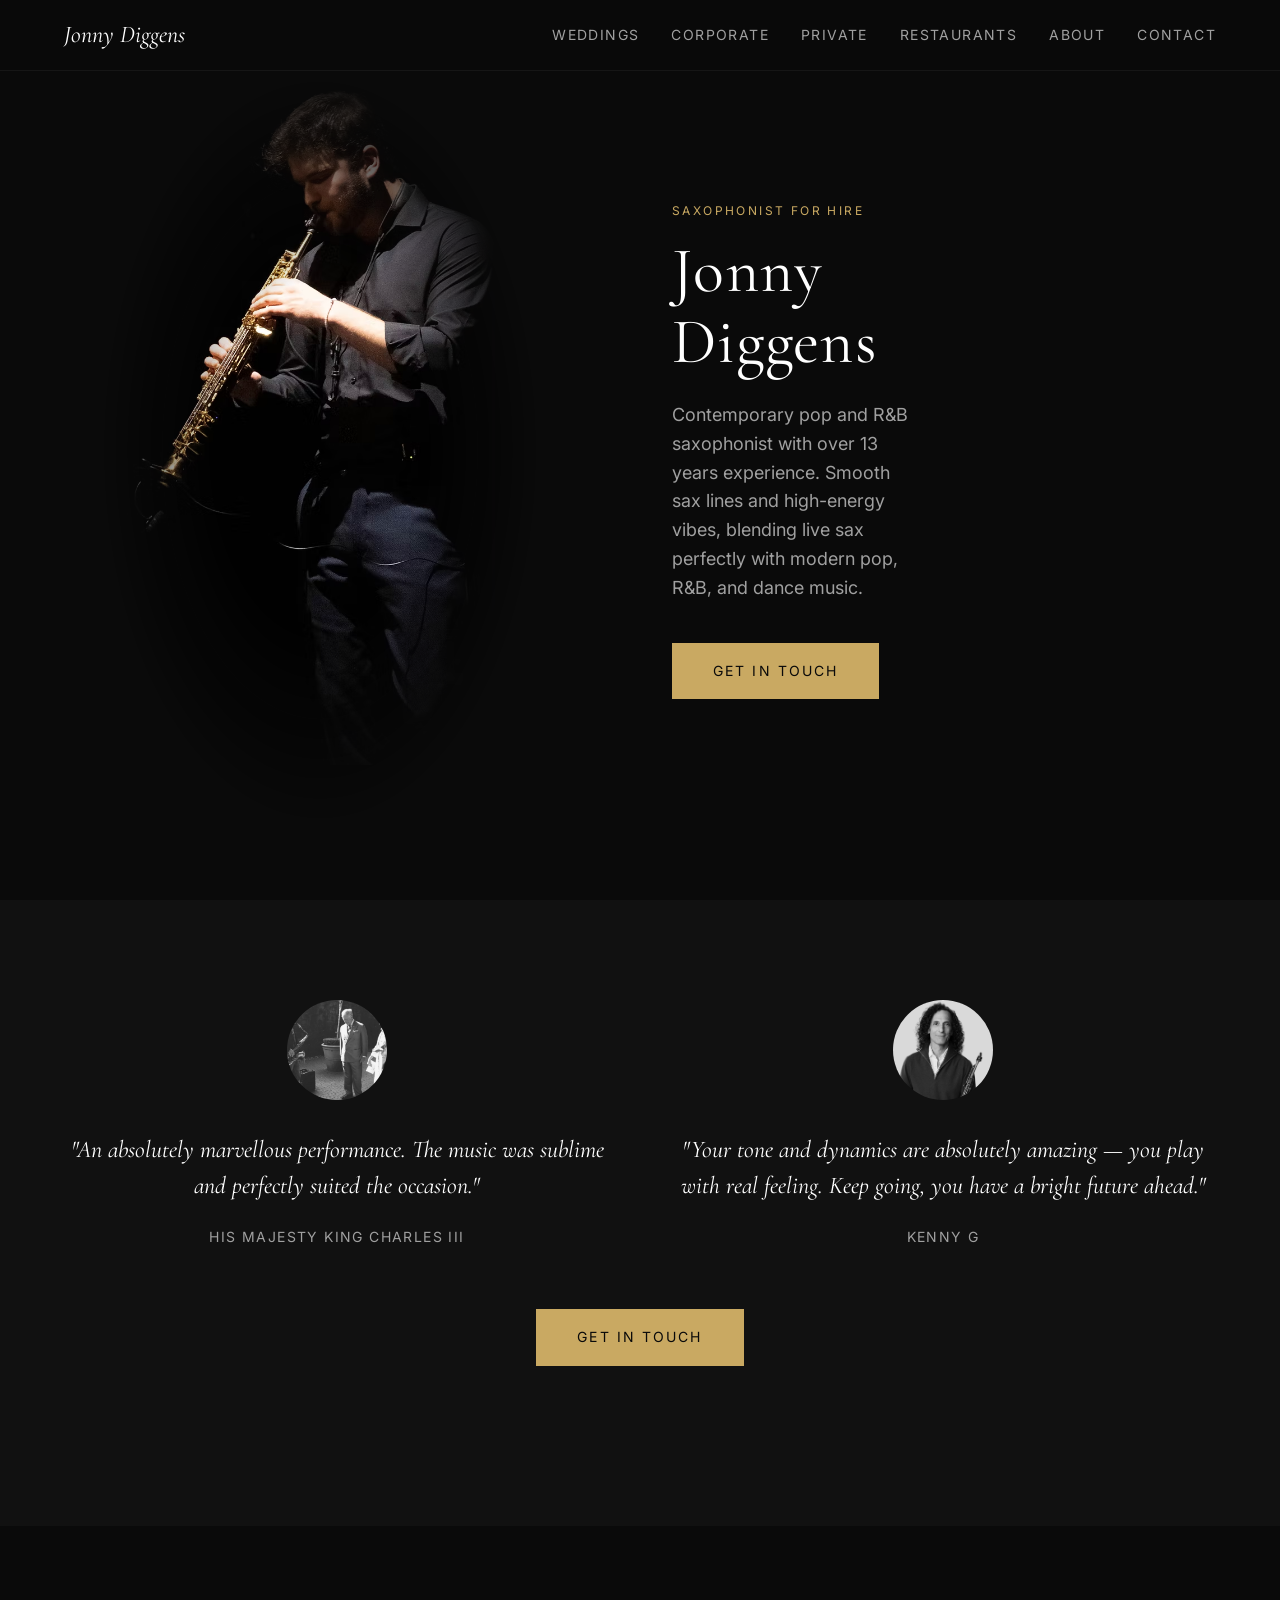
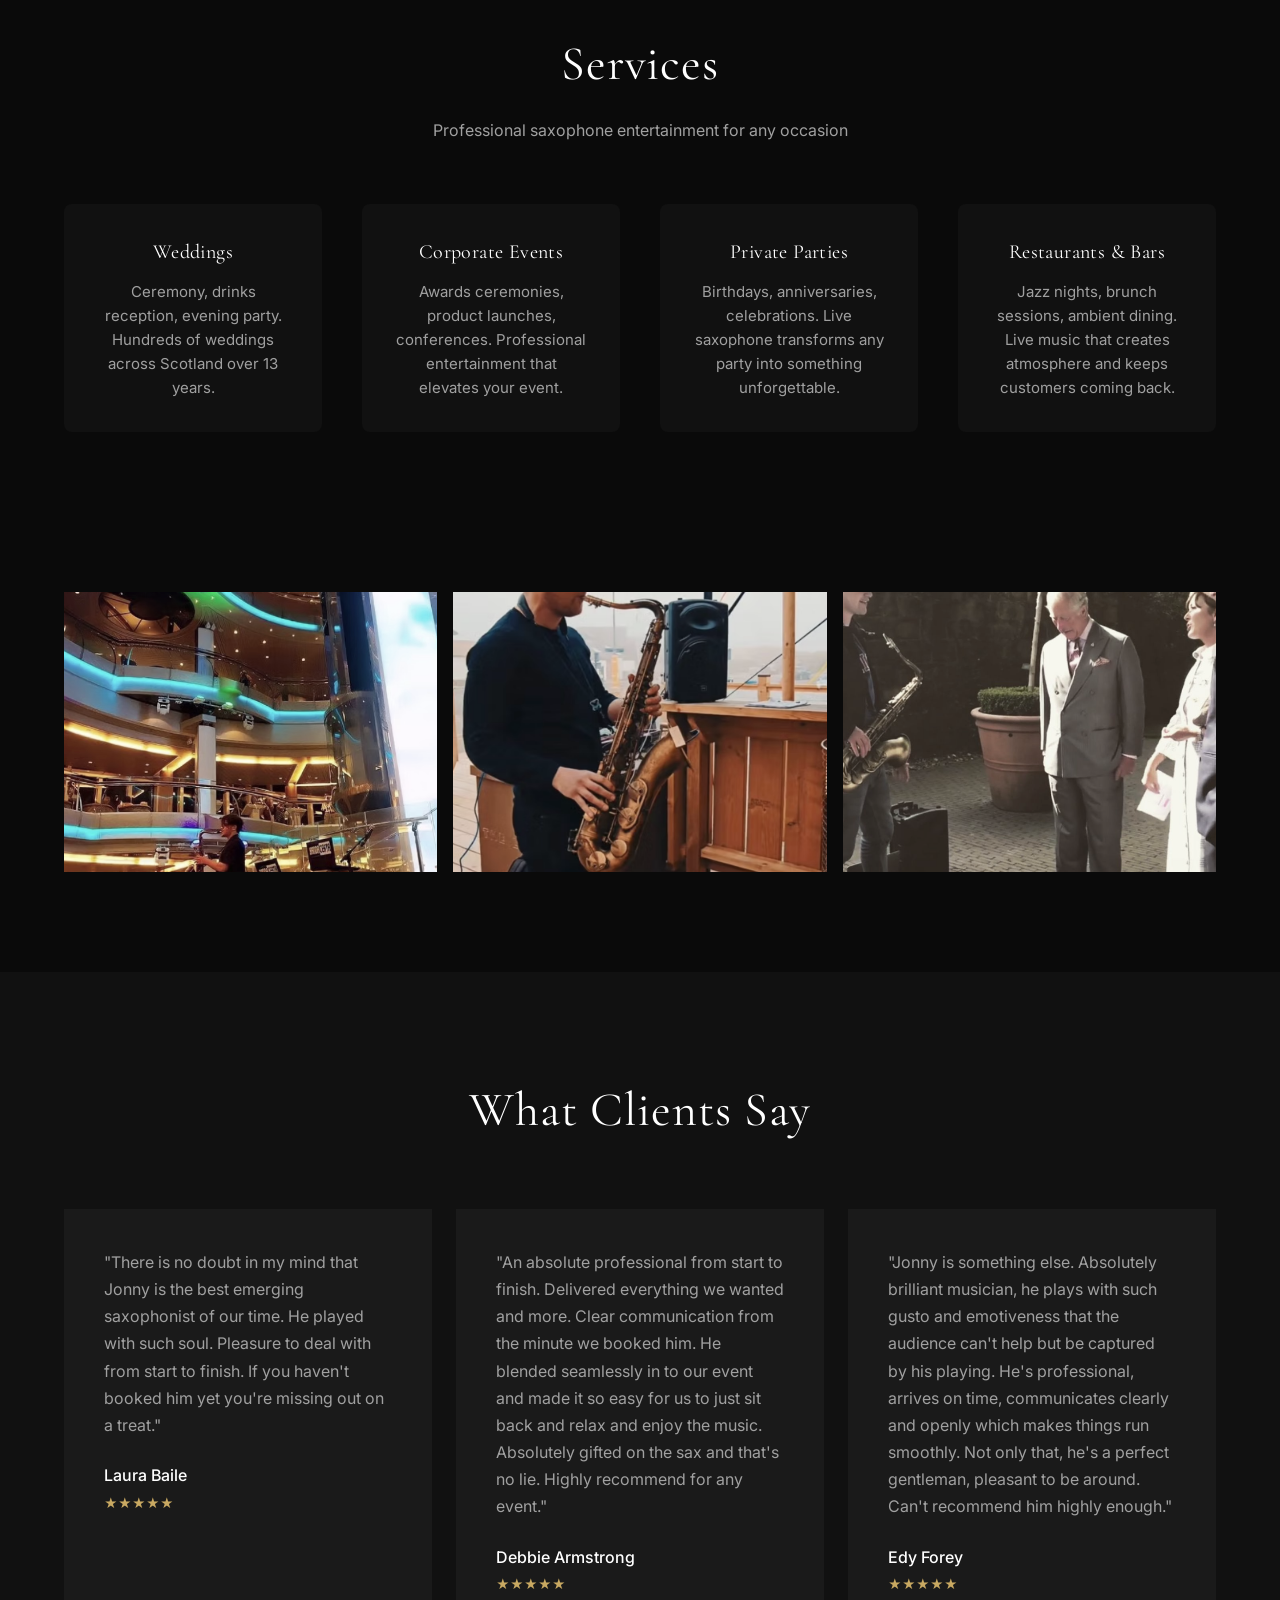
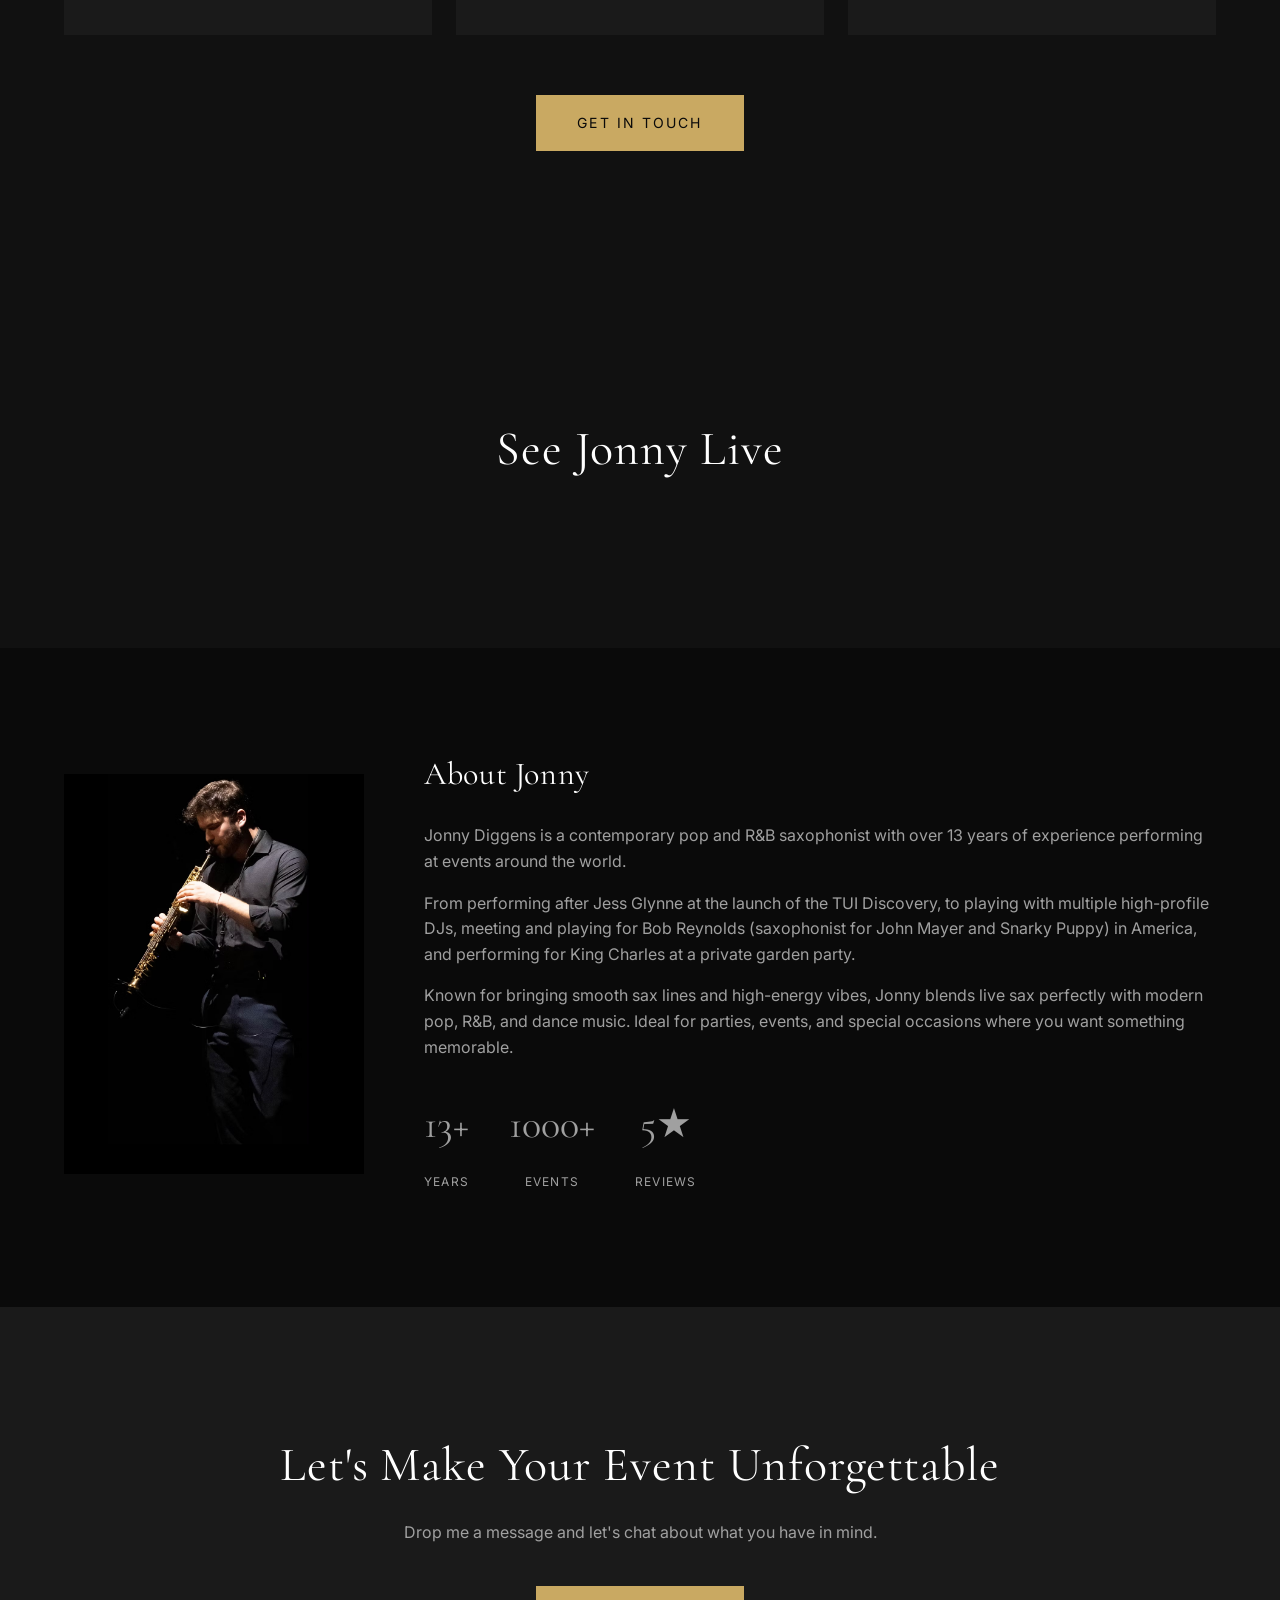
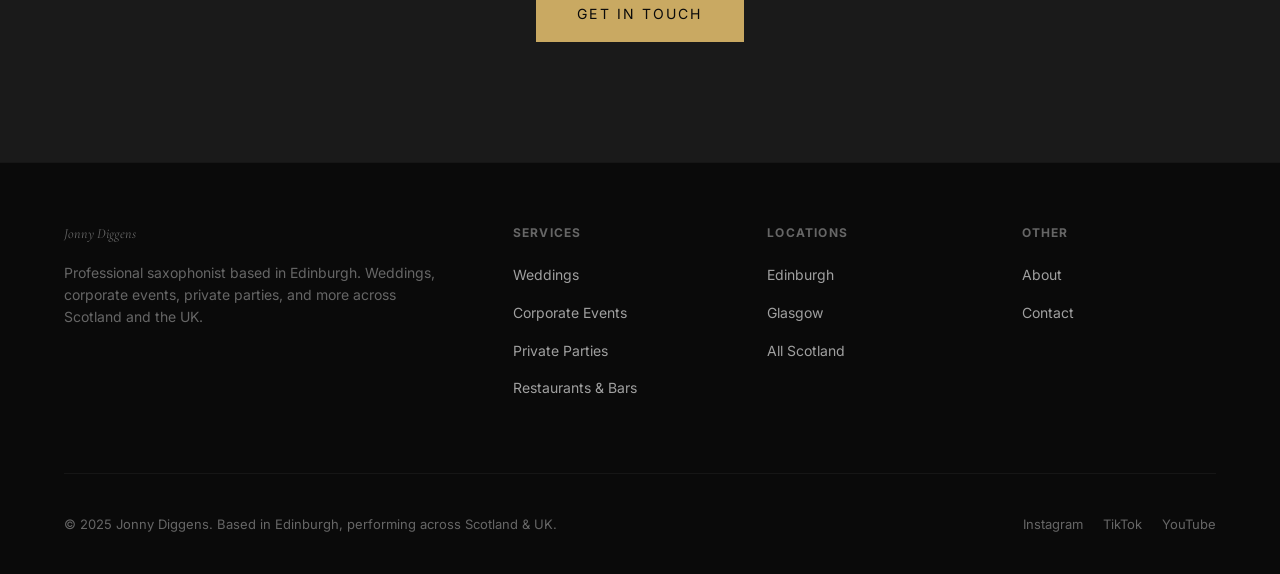
==== commit fb0be4ca: "Add social links, update thank-you page video to MP4" ====
--- a/index.html
+++ b/index.html
@@ -223,9 +223,9 @@
             <div class="footer-bottom">
                 <p>© 2025 Jonny Diggens. Based in Edinburgh, performing across Scotland & UK.</p>
                 <div class="social-links">
-                    <a href="#">Instagram</a>
-                    <a href="#">Facebook</a>
-                    <a href="#">YouTube</a>
+                    <a href="https://www.instagram.com/jonnydiggens/" target="_blank" rel="noopener">Instagram</a>
+                    <a href="https://www.tiktok.com/@jonnydiggensmusic" target="_blank" rel="noopener">TikTok</a>
+                    <a href="https://www.youtube.com/@JonnyDiggensMusic" target="_blank" rel="noopener">YouTube</a>
                 </div>
             </div>
         </div>
--- a/styles.css
+++ b/styles.css
@@ -855,3 +855,262 @@
         text-align: center;
     }
 }
+
+/* Thank You Page */
+.thank-you-hero {
+    padding: 160px 0 60px;
+    text-align: center;
+}
+
+.confirmation-box {
+    max-width: 600px;
+    margin: 0 auto;
+}
+
+.checkmark {
+    display: inline-block;
+    width: 80px;
+    height: 80px;
+    line-height: 80px;
+    font-size: 40px;
+    background: var(--accent);
+    color: var(--bg-primary);
+    border-radius: 50%;
+    margin-bottom: 30px;
+}
+
+.thank-you-hero h1 {
+    font-size: 2.8rem;
+    margin-bottom: 15px;
+}
+
+.reply-time {
+    font-size: 1.2rem;
+    color: var(--text-secondary);
+}
+
+.thank-you-video {
+    padding: 60px 0;
+    text-align: center;
+}
+
+.thank-you-video h2 {
+    font-size: 1.8rem;
+    margin-bottom: 30px;
+    color: var(--text-secondary);
+}
+
+.video-wrapper {
+    position: relative;
+    padding-bottom: 56.25%;
+    max-width: 800px;
+    margin: 0 auto;
+}
+
+.video-wrapper iframe {
+    position: absolute;
+    top: 0;
+    left: 0;
+    width: 100%;
+    height: 100%;
+    border-radius: 8px;
+}
+
+.video-self-hosted {
+    padding-bottom: 0;
+    position: relative;
+}
+
+.video-self-hosted video {
+    width: 100%;
+    max-height: 500px;
+    border-radius: 8px;
+    background: var(--bg-secondary);
+}
+
+.thank-you-proof {
+    padding: 60px 0;
+    background: var(--bg-secondary);
+}
+
+.thank-you-proof h2 {
+    text-align: center;
+    font-size: 2rem;
+    margin-bottom: 40px;
+}
+
+.proof-grid {
+    display: grid;
+    grid-template-columns: 1fr 1fr;
+    gap: 40px;
+    max-width: 800px;
+    margin: 0 auto;
+    align-items: center;
+}
+
+.proof-item img {
+    width: 100%;
+    border-radius: 8px;
+}
+
+.proof-caption {
+    margin-top: 15px;
+    text-align: center;
+    color: var(--text-secondary);
+    font-size: 0.95rem;
+}
+
+.proof-testimonial {
+    text-align: center;
+}
+
+.proof-testimonial .stars {
+    color: var(--accent);
+    font-size: 1.5rem;
+    margin-bottom: 15px;
+}
+
+.proof-testimonial blockquote {
+    font-family: 'Cormorant Garamond', serif;
+    font-size: 1.4rem;
+    font-style: italic;
+    margin-bottom: 15px;
+}
+
+.proof-testimonial cite {
+    color: var(--text-secondary);
+}
+
+.thank-you-social {
+    padding: 60px 0;
+    text-align: center;
+}
+
+.thank-you-social h2 {
+    font-size: 1.8rem;
+    margin-bottom: 30px;
+}
+
+.social-buttons {
+    display: flex;
+    gap: 20px;
+    justify-content: center;
+    flex-wrap: wrap;
+}
+
+.social-btn {
+    padding: 12px 30px;
+    border: 1px solid var(--accent);
+    border-radius: 4px;
+    color: var(--accent);
+    transition: all 0.3s ease;
+}
+
+.social-btn:hover {
+    background: var(--accent);
+    color: var(--bg-primary);
+}
+
+.thank-you-next {
+    padding: 60px 0;
+    background: var(--bg-secondary);
+}
+
+.thank-you-next h2 {
+    text-align: center;
+    font-size: 2rem;
+    margin-bottom: 40px;
+}
+
+.next-steps {
+    display: flex;
+    justify-content: center;
+    gap: 40px;
+    max-width: 800px;
+    margin: 0 auto;
+}
+
+.step {
+    text-align: center;
+    flex: 1;
+}
+
+.step-number {
+    display: inline-block;
+    width: 50px;
+    height: 50px;
+    line-height: 50px;
+    background: var(--accent);
+    color: var(--bg-primary);
+    border-radius: 50%;
+    font-size: 1.2rem;
+    font-weight: 500;
+    margin-bottom: 15px;
+}
+
+.step p {
+    color: var(--text-secondary);
+}
+
+.thank-you-referral {
+    padding: 60px 0;
+    text-align: center;
+}
+
+.referral-box {
+    display: flex;
+    align-items: center;
+    justify-content: center;
+    gap: 20px;
+    flex-wrap: wrap;
+}
+
+.referral-text {
+    font-size: 1.1rem;
+    color: var(--text-secondary);
+}
+
+.btn-secondary {
+    padding: 12px 25px;
+    background: transparent;
+    border: 1px solid var(--accent);
+    color: var(--accent);
+    cursor: pointer;
+    border-radius: 4px;
+    font-size: 1rem;
+    transition: all 0.3s ease;
+}
+
+.btn-secondary:hover {
+    background: var(--accent);
+    color: var(--bg-primary);
+}
+
+.copied-message {
+    color: var(--accent);
+    opacity: 0;
+    transition: opacity 0.3s ease;
+}
+
+.copied-message.show {
+    opacity: 1;
+}
+
+@media (max-width: 768px) {
+    .thank-you-hero h1 {
+        font-size: 2rem;
+    }
+
+    .proof-grid {
+        grid-template-columns: 1fr;
+    }
+
+    .next-steps {
+        flex-direction: column;
+        gap: 30px;
+    }
+
+    .referral-box {
+        flex-direction: column;
+    }
+}
